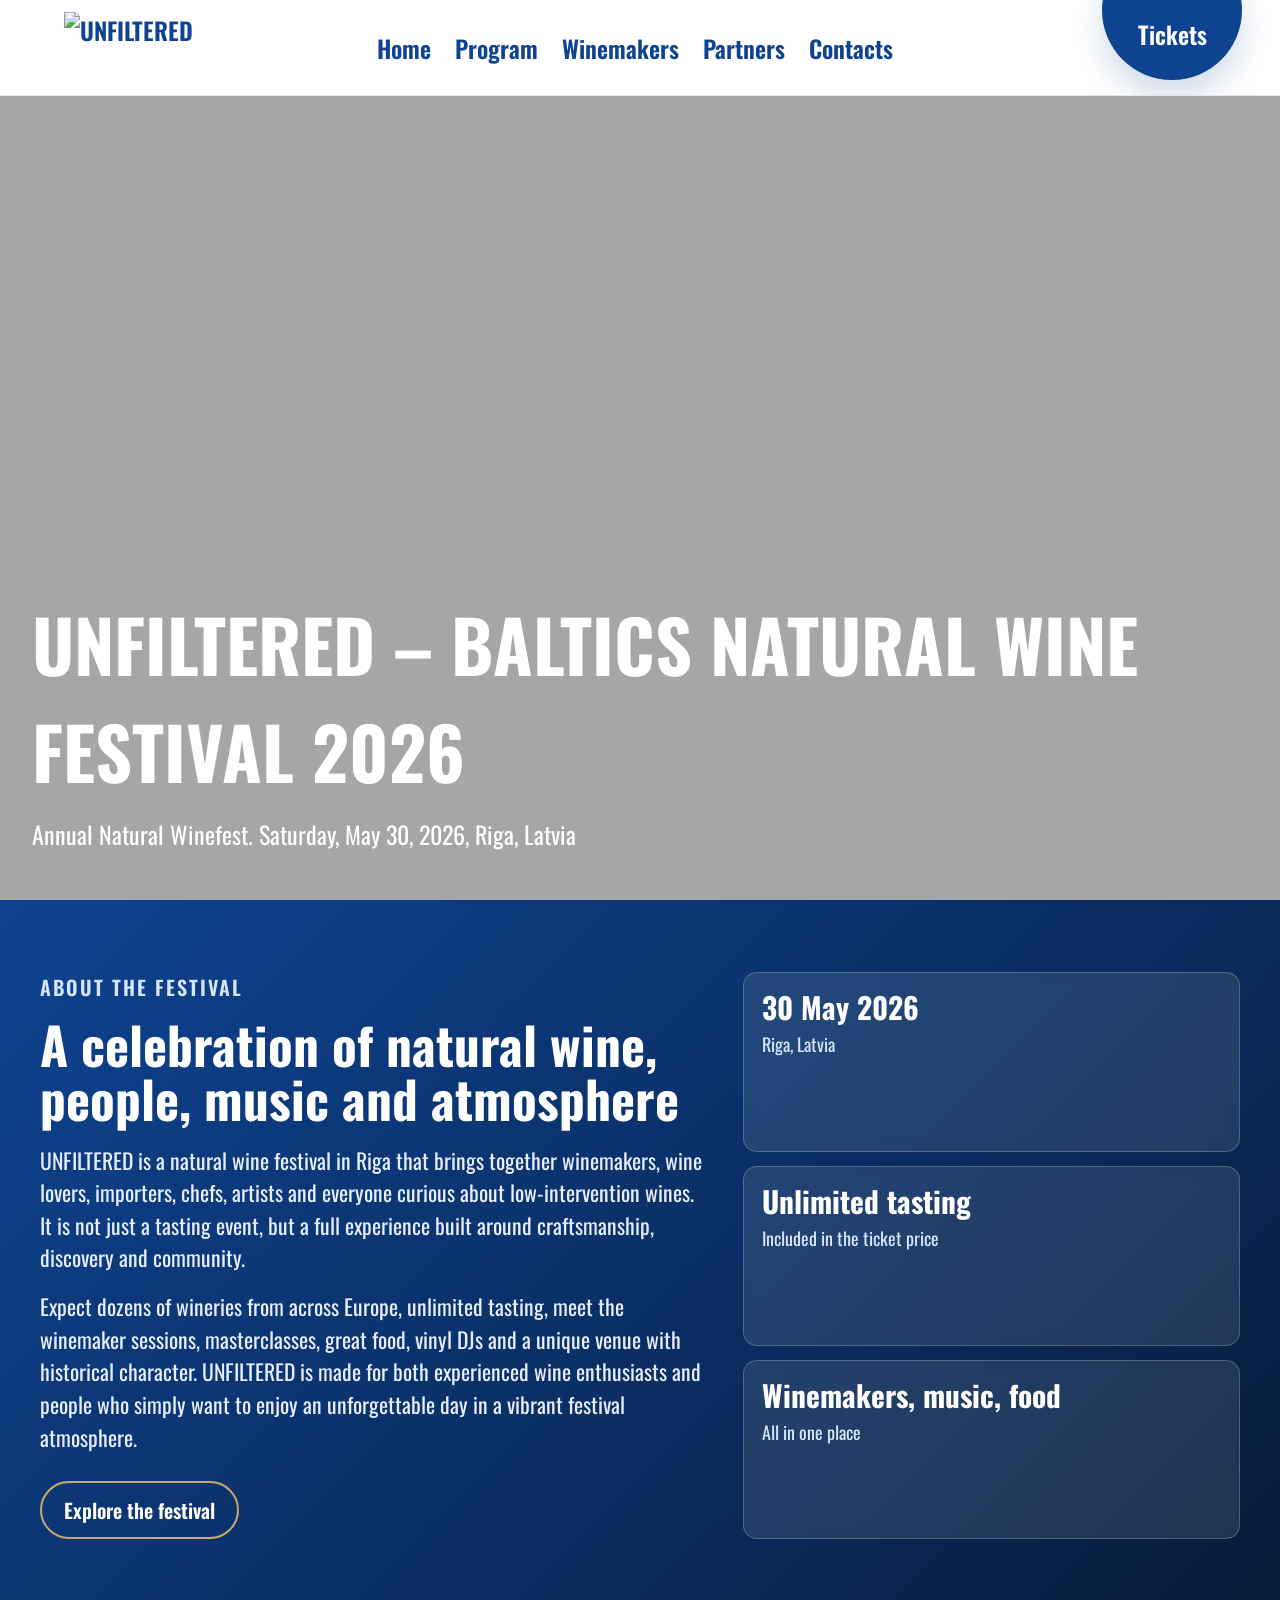
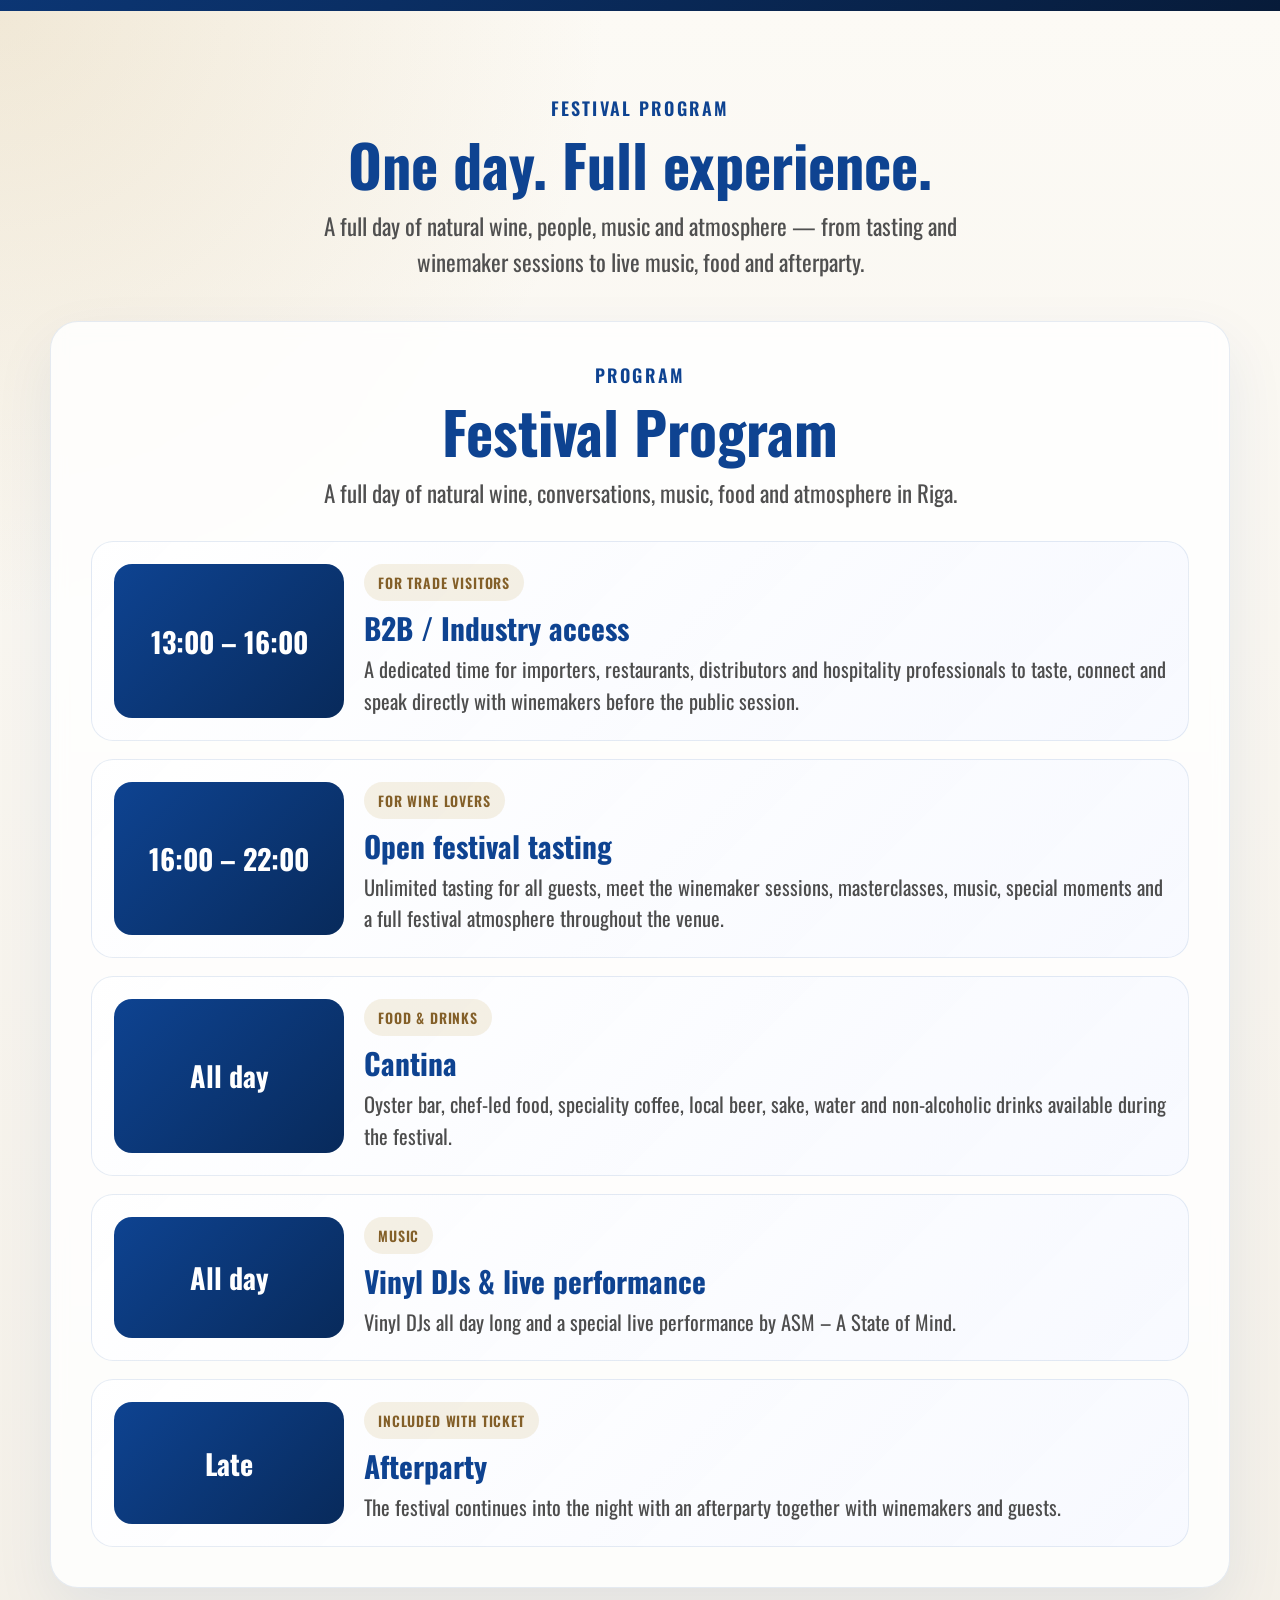
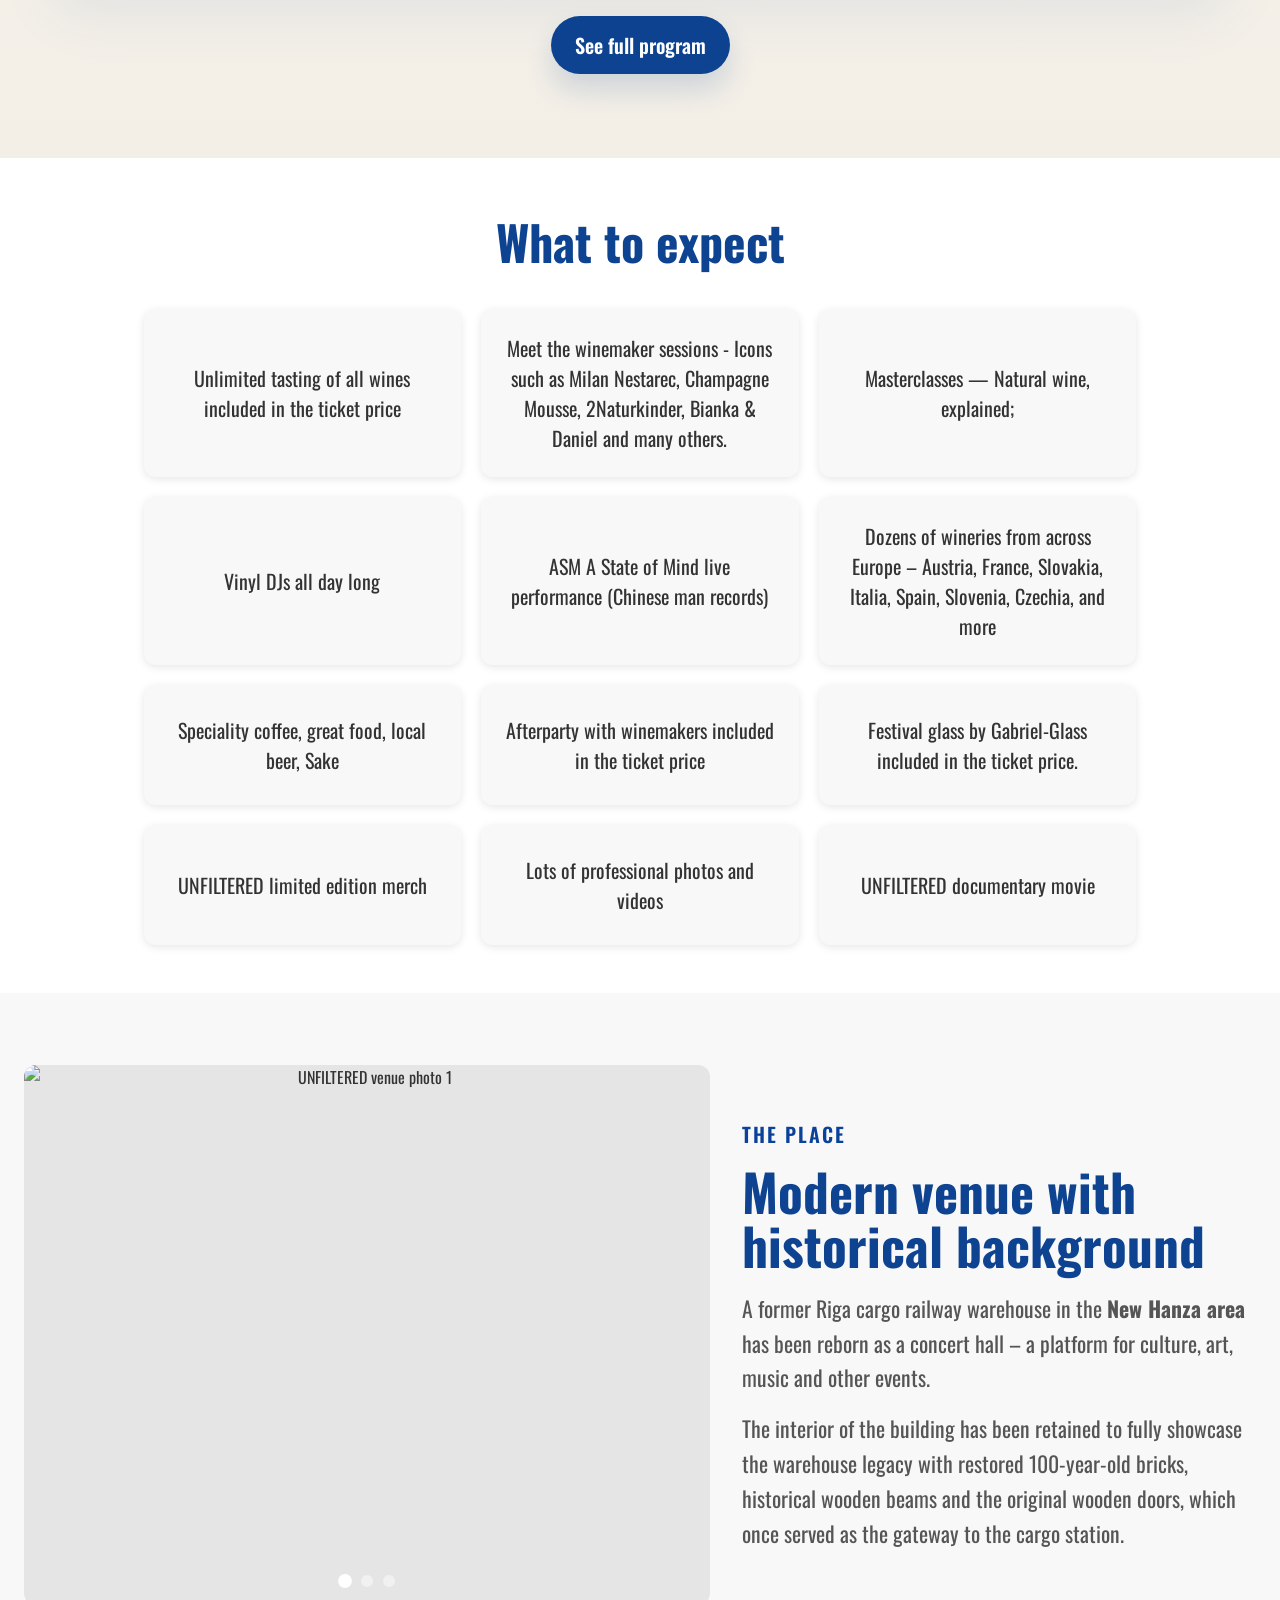
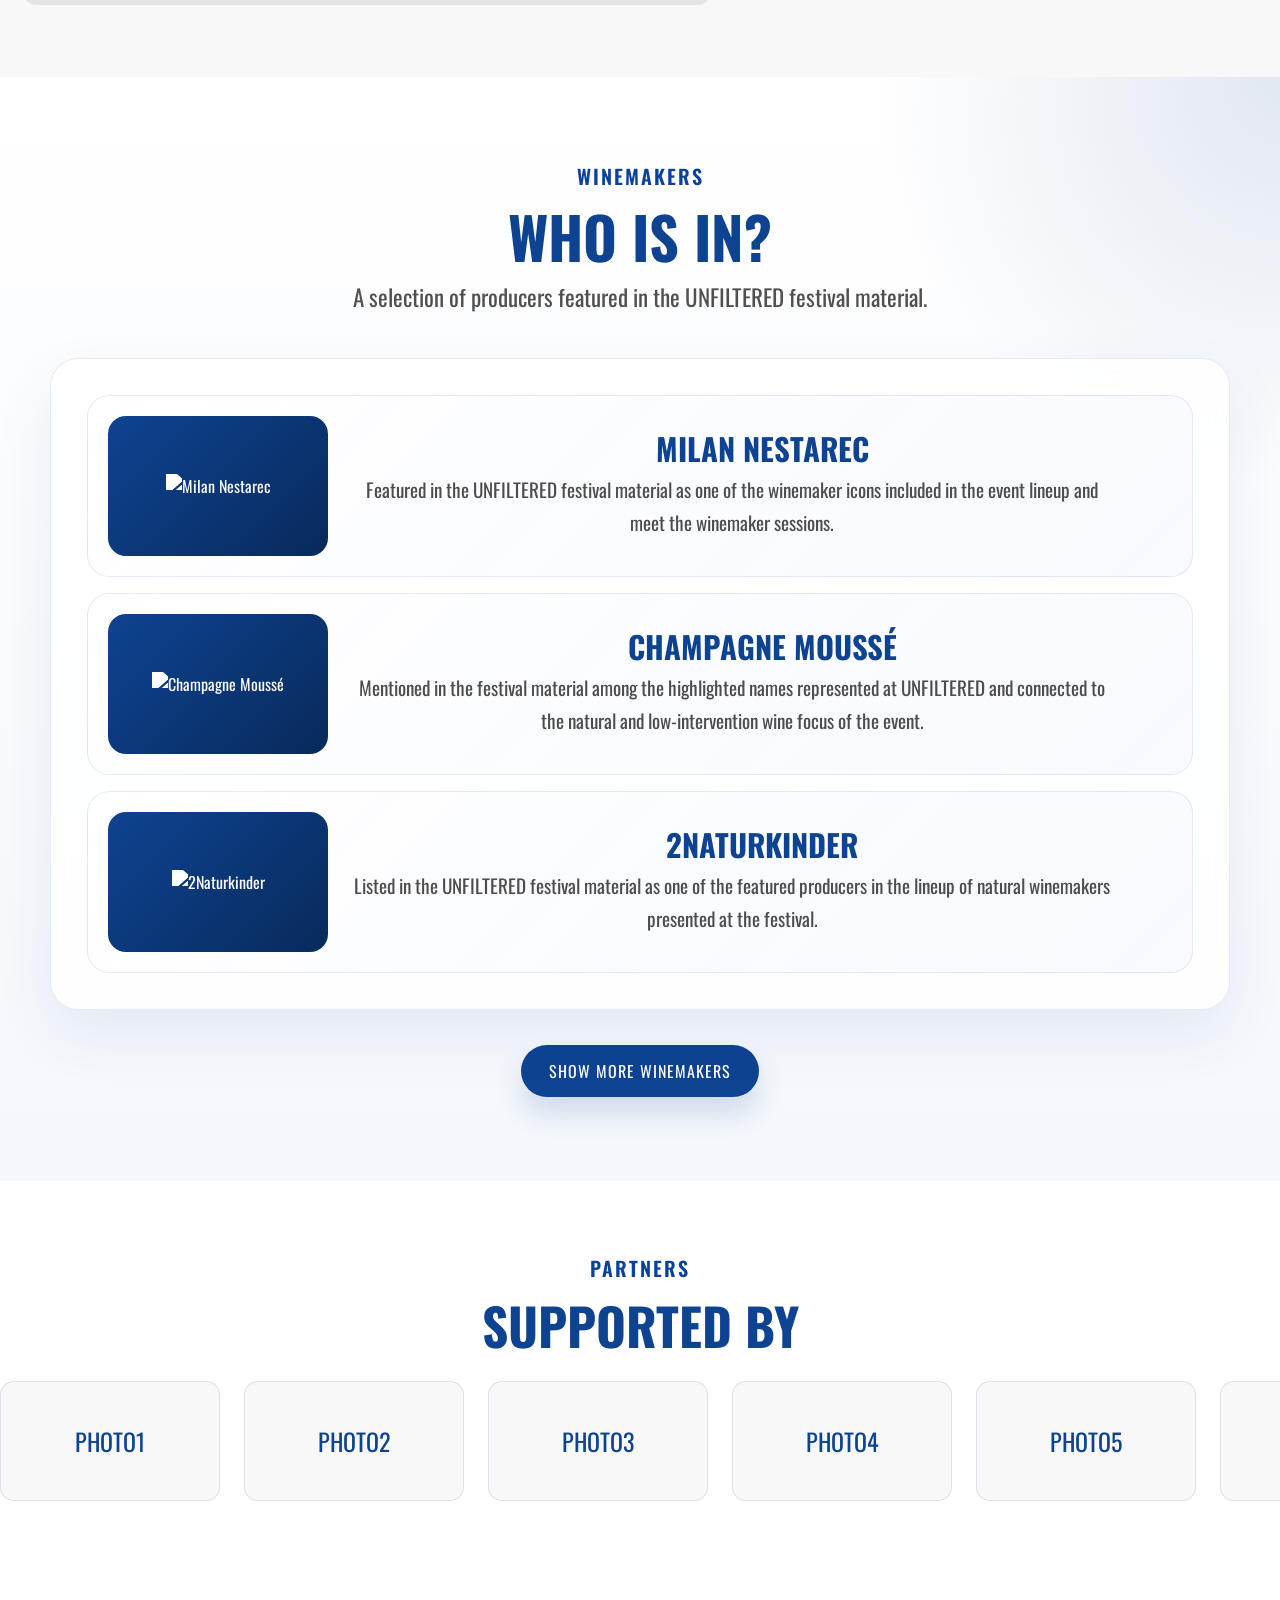
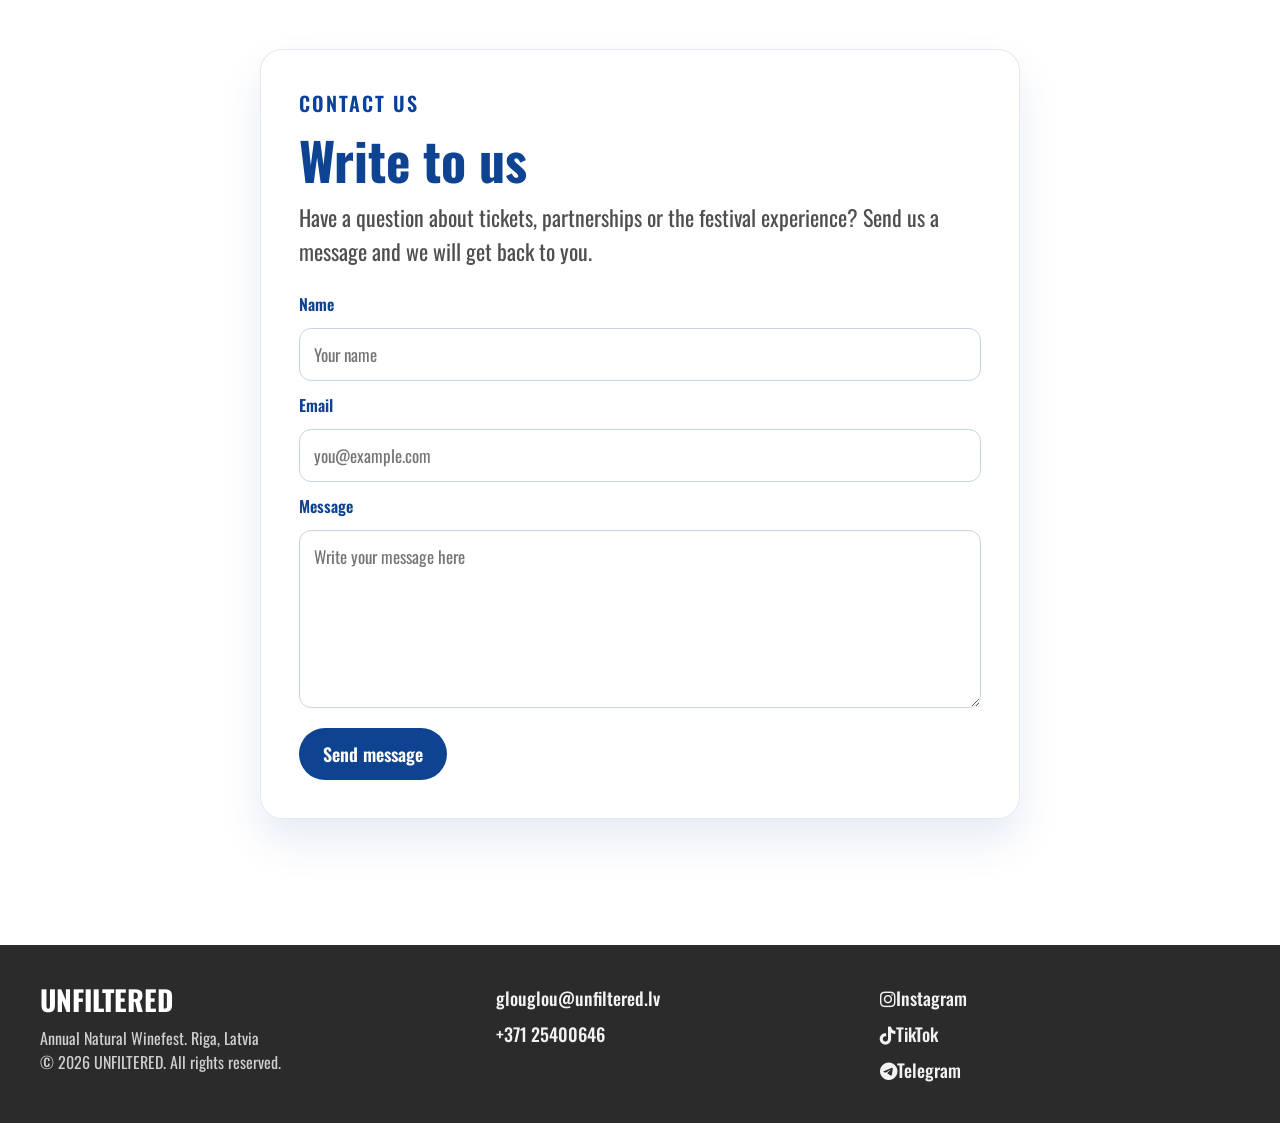
==== index.html @ 36e6fded "Add files via upload" ====
<!DOCTYPE html>
<html lang="en">
<head>
    <meta charset="UTF-8">
    <meta name="viewport" content="width=device-width, initial-scale=1.0">
    <title>UNFILTERED</title>

    <link rel="stylesheet" href="styles.css">
    <link rel="preconnect" href="https://fonts.googleapis.com">
    <link rel="preconnect" href="https://fonts.gstatic.com" crossorigin> 
    <link href="https://fonts.googleapis.com/css2?family=Oswald:wght@200..700&display=swap" rel="stylesheet">
    <link rel="stylesheet" href="https://cdnjs.cloudflare.com/ajax/libs/font-awesome/6.5.0/css/all.min.css">
</head>
<body>
    <nav>
        <div class="nav-inner">
            <a href="index.html" class="nav-logo" aria-label="UNFILTERED"><img src="images/UNFILTERED_logo__BLUE_cropped.svg" alt="UNFILTERED"></a>
            <ul class="nav-links">
                <li><a href="index.html">Home</a></li>
                <li><a href="program.html">Program</a></li>
                <li><a href="winemakers.html">Winemakers</a></li>
                <li><a href="partners.html">Partners</a></li>
                <li><a href="contacts.html">Contacts</a></li>
            </ul>
            <button class="nav-hamburger" aria-label="Menu" aria-expanded="false">
                <span></span><span></span><span></span>
            </button>
            <a href="tickets.html" class="nav-ticket" aria-label="Tickets">Tickets</a>
        </div>
    </nav>
    <main>
        <section class="big-photo">
            <h1>UNFILTERED – BALTICS NATURAL WINE FESTIVAL 2026</h1>
            <p>Annual Natural Winefest. Saturday, May 30, 2026, Riga, Latvia</p>
        </section>
        <section class="festival-description">
    <div class="festival-description-inner">
        <div class="festival-description-text">
            <span class="section-label-white">About the festival</span>
            <h2>A celebration of natural wine, people, music and atmosphere</h2>
            <p>
                UNFILTERED is a natural wine festival in Riga that brings together winemakers,
                wine lovers, importers, chefs, artists and everyone curious about low-intervention wines.
                It is not just a tasting event, but a full experience built around craftsmanship,
                discovery and community.
            </p>
            <p>
                Expect dozens of wineries from across Europe, unlimited tasting, meet the winemaker
                sessions, masterclasses, great food, vinyl DJs and a unique venue with historical character.
                UNFILTERED is made for both experienced wine enthusiasts and people who simply want
                to enjoy an unforgettable day in a vibrant festival atmosphere.
            </p>
            <a href="program.html" class="festival-description-btn">Explore the festival</a>
        </div>

        <div class="festival-description-highlight">
            <div class="highlight-card">
                <h3>30 May 2026</h3>
                <p>Riga, Latvia</p>
            </div>
            <div class="highlight-card">
                <h3>Unlimited tasting</h3>
                <p>Included in the ticket price</p>
            </div>
            <div class="highlight-card">
                <h3>Winemakers, music, food</h3>
                <p>All in one place</p>
            </div>
        </div>
    </div>
</section>
<section class="program">
    <div class="program-header">
        <span class="section-label">Festival program</span>
        <h2>One day. Full experience.</h2>
        <p>
            A full day of natural wine, people, music and atmosphere — from tasting and
            winemaker sessions to live music, food and afterparty.
        </p>
    </div>

   <section class="program-gluck">
    <div class="program-gluck-header">
        <span class="section-label">Program</span>
        <h2>Festival Program</h2>
        <p>
            A full day of natural wine, conversations, music, food and atmosphere in Riga.
        </p>
    </div>

    <div class="program-gluck-list">

        <div class="program-row">
            <div class="program-time">
                <h3>13:00 – 16:00</h3>
            </div>
            <div class="program-content">
                <span class="program-tag">For trade visitors</span>
                <h4>B2B / Industry access</h4>
                <p>
                    A dedicated time for importers, restaurants, distributors and hospitality professionals
                    to taste, connect and speak directly with winemakers before the public session.
                </p>
            </div>
        </div>

        <div class="program-row">
            <div class="program-time">
                <h3>16:00 – 22:00</h3>
            </div>
            <div class="program-content">
                <span class="program-tag">For wine lovers</span>
                <h4>Open festival tasting</h4>
                <p>
                    Unlimited tasting for all guests, meet the winemaker sessions, masterclasses,
                    music, special moments and a full festival atmosphere throughout the venue.
                </p>
            </div>
        </div>

        <div class="program-row">
            <div class="program-time">
                <h3>All day</h3>
            </div>
            <div class="program-content">
                <span class="program-tag">Food & drinks</span>
                <h4>Cantina</h4>
                <p>
                    Oyster bar, chef-led food, speciality coffee, local beer, sake, water and
                    non-alcoholic drinks available during the festival.
                </p>
            </div>
        </div>

        <div class="program-row">
            <div class="program-time">
                <h3>All day</h3>
            </div>
            <div class="program-content">
                <span class="program-tag">Music</span>
                <h4>Vinyl DJs & live performance</h4>
                <p>
                    Vinyl DJs all day long and a special live performance by ASM – A State of Mind.
                </p>
            </div>
        </div>

        <div class="program-row">
            <div class="program-time">
                <h3>Late</h3>
            </div>
            <div class="program-content">
                <span class="program-tag">Included with ticket</span>
                <h4>Afterparty</h4>
                <p>
                    The festival continues into the night with an afterparty together with winemakers
                    and guests.
                </p>
            </div>
        </div>

    </div>
</section>

    <div class="program-footer">
        <a href="program.html" class="program-btn">See full program</a>
    </div>
</section>
<section class="about">
            <h2>What to expect</h2>
            <div class="about-grid">
                <div class="about-card">
                    <p>Unlimited tasting of all wines included in the ticket price</p>
                </div>
                <div class="about-card">
                    <p>Meet the winemaker sessions - Icons such as Milan Nestarec, Champagne Mousse, 2Naturkinder,
                    Bianka & Daniel and many others.</p>
                </div>
                <div class="about-card">
                    <p>Masterclasses — Natural wine, explained;</p>
                </div>
                <div class="about-card">
                    <p>Vinyl DJs all day long</p>
                </div>
                <div class="about-card">
                    <p>ASM A State of Mind live performance (Chinese man records)</p>
                </div>
                <div class="about-card">
                    <p>Dozens of wineries from across Europe – Austria, France, Slovakia, Italia, Spain, Slovenia, Czechia, and more</p>
                </div>
                <div class="about-card">
                    <p>Speciality coffee, great food, local beer, Sake</p>
                </div>
                <div class="about-card">
                    <p>Afterparty with winemakers included in the ticket price</p>
                </div>
                <div class="about-card">
                    <p>Festival glass by Gabriel-Glass included in the ticket price.</p>
                </div>
                <div class="about-card">
                    <p>UNFILTERED limited edition merch</p>
                </div>
                <div class="about-card">
                    <p>Lots of professional photos and videos</p>
                </div>
                <div class="about-card">
                    <p>UNFILTERED documentary movie</p>
                </div>
            </div>
        </section>
        <section class="location-description">
            <div class="location-description-inner">
                <div class="location-description-images">
                    <img src="images/98-IMG-7_-Photo-Filips-Smits.jpg" alt="UNFILTERED venue photo 1" class="is-active">
                    <img src="images/99-perons_raksts4.jpg" alt="UNFILTERED venue photo 2">
                    <img src="images/Hanzas_perons.jpeg" alt="UNFILTERED venue photo 3">
                    <button class="location-slider-arrow location-slider-arrow-prev" type="button" aria-label="Previous venue photo">&#10094;</button>
                    <button class="location-slider-arrow location-slider-arrow-next" type="button" aria-label="Next venue photo">&#10095;</button>
                    <div class="location-slider-dots" aria-label="Venue photo navigation"></div>
                </div>

                <div class="location-description-text">
                    <span class="section-label-blue">The place</span>
                    <h2>Modern venue with historical background</h2>
                    <p>
                        A former Riga cargo railway warehouse
                        in the <b>New Hanza area</b> has been reborn
                        as a concert hall – a platform for culture,
                        art, music and other events.
                    </p>
                    <p>
                        The interior of the building has been
                        retained to fully showcase the
                        warehouse legacy with restored
                        100-year-old bricks, historical wooden
                        beams and the original wooden doors,
                        which once served as the gateway
                        to the cargo station.
                    </p>
                </div>
            </div>
        </section>
        <section class="winemakers-preview">
    <div class="winemakers-preview-header">
        <span class="section-label-blue">Winemakers</span>
        <h2>Who is in?</h2>
        <p>
            A selection of producers featured in the UNFILTERED festival material.
        </p>
    </div>

    <div class="winemakers-list" id="winemakersList">

        <!-- visible by default -->
        <article class="winemaker-item">
            <div class="winemaker-logo">
                <img src="images/winemakers/nestarec.svg" alt="Milan Nestarec">
            </div>
            <div class="winemaker-text">
                <h3>Milan Nestarec</h3>
                <p>
                    Featured in the UNFILTERED festival material as one of the winemaker icons included
                    in the event lineup and meet the winemaker sessions.
                </p>
            </div>
        </article>

        <article class="winemaker-item">
            <div class="winemaker-logo">
                <img src="images/winemakers/mousse.svg" alt="Champagne Moussé">
            </div>
            <div class="winemaker-text">
                <h3>Champagne Moussé</h3>
                <p>
                    Mentioned in the festival material among the highlighted names represented at
                    UNFILTERED and connected to the natural and low-intervention wine focus of the event.
                </p>
            </div>
        </article>

        <article class="winemaker-item">
            <div class="winemaker-logo">
                <img src="images/winemakers/2naturkinder.svg" alt="2Naturkinder">
            </div>
            <div class="winemaker-text">
                <h3>2Naturkinder</h3>
                <p>
                    Listed in the UNFILTERED festival material as one of the featured producers in the
                    lineup of natural winemakers presented at the festival.
                </p>
            </div>
        </article>

        <!-- hidden until click -->
        <div class="winemakers-more" id="winemakersMore">
            <article class="winemaker-item">
                <div class="winemaker-logo">
                    <img src="images/winemakers/bianka-daniel.svg" alt="Bianka & Daniel">
                </div>
                <div class="winemaker-text">
                    <h3>Bianka & Daniel</h3>
                    <p>
                        Included in the festival material among the notable producer names highlighted
                        as part of the UNFILTERED experience.
                    </p>
                </div>
            </article>

            <article class="winemaker-item">
                <div class="winemaker-logo">
                    <img src="images/winemakers/pittnauer.svg" alt="Weingut Pittnauer">
                </div>
                <div class="winemaker-text">
                    <h3>Weingut Pittnauer</h3>
                    <p>
                        Referenced in the UNFILTERED document as part of the direct-import producer
                        selection connected to LOWINE and the wider festival identity.
                    </p>
                </div>
            </article>

            <article class="winemaker-item">
                <div class="winemaker-logo">
                    <img src="images/winemakers/testalonga.svg" alt="Testalonga">
                </div>
                <div class="winemaker-text">
                    <h3>Testalonga</h3>
                    <p>
                        Named in the document among the fine producers associated with the LOWINE and
                        UNFILTERED natural wine selection.
                    </p>
                </div>
            </article>

            <article class="winemaker-item">
                <div class="winemaker-logo">
                    <img src="images/winemakers/meinklang.svg" alt="Meinklang">
                </div>
                <div class="winemaker-text">
                    <h3>Meinklang</h3>
                    <p>
                        Mentioned in the document as part of the imported wine lineup connected to the
                        LOWINE portfolio and the UNFILTERED universe.
                    </p>
                </div>
            </article>

            <article class="winemaker-item">
                <div class="winemaker-logo">
                    <img src="images/winemakers/etienne-calsac.svg" alt="Etienne Calsac">
                </div>
                <div class="winemaker-text">
                    <h3>Etienne Calsac</h3>
                    <p>
                        Mentioned in the material as one of the grower Champagne names served by the
                        glass within the LOWINE selection behind the festival.
                    </p>
                </div>
            </article>
        </div>
    </div>

    <div class="winemakers-actions">
        <button class="winemakers-toggle" id="winemakersToggle" type="button">
            Show more winemakers
        </button>
    </div>
</section>
<section class="partners-marquee">
    <div class="partners-marquee-header">
        <span class="section-label-blue">Partners</span>
        <h2>Supported by</h2>
    </div>

    <div class="partners-marquee-wrap">
        <div class="partners-marquee-track">
            <div class="partner-logo">photo1</div>
            <div class="partner-logo">photo2</div>
            <div class="partner-logo">photo3</div>
            <div class="partner-logo">photo4</div>
            <div class="partner-logo">photo5</div>
            <div class="partner-logo">photo6</div>

            <div class="partner-logo">photo1</div>
            <div class="partner-logo">photo2</div>
            <div class="partner-logo">photo3</div>
            <div class="partner-logo">photo4</div>
            <div class="partner-logo">photo5</div>
            <div class="partner-logo">photo6</div>
        </div>
    </div>
</section>
        <section class="contact-form-section">
            <div class="contact-form-inner">
                <span class="section-label-blue">Contact us</span>
                <h2>Write to us</h2>
                <p class="contact-form-intro">
                    Have a question about tickets, partnerships or the festival experience?
                    Send us a message and we will get back to you.
                </p>

                <form class="contact-form" action="#" method="post">
                    <label for="contact-name">Name</label>
                    <input id="contact-name" name="name" type="text" placeholder="Your name" required>

                    <label for="contact-email">Email</label>
                    <input id="contact-email" name="email" type="email" placeholder="you@example.com" required>

                    <label for="contact-message">Message</label>
                    <textarea id="contact-message" name="message" rows="6" placeholder="Write your message here" required></textarea>

                    <button type="submit">Send message</button>
                </form>
            </div>
        </section>
    </main>

    <footer class="site-footer">
    <div class="footer-inner">
        <div class="footer-brand">
            <h2>UNFILTERED</h2>
            <p>Annual Natural Winefest. Riga, Latvia</p>
            <p>&copy; 2026 UNFILTERED. All rights reserved.</p>
        </div>

        <div class="footer-contacts">
            <a href="mailto:glouglou@unfiltered.lv">glouglou@unfiltered.lv</a>
            <a href="tel:+37125400646">+371 25400646</a>
        </div>

        <div class="footer-social">
            <a href="https://www.instagram.com/unfilteredfest" target="_blank" rel="noopener noreferrer"><i class="fa-brands fa-instagram"></i>Instagram</a>
            <a href="https://www.tiktok.com/@lowine.shop.n.bar" target="_blank" rel="noopener noreferrer"><i class="fa-brands fa-tiktok"></i>TikTok</a>
            <a href="https://t.me/unfilteredfest" target="_blank" rel="noopener noreferrer"><i class="fa-brands fa-telegram"></i>Telegram</a>
        </div>
    </div>
    </footer>
    <script src="index.js"></script>
</body>
</html>
---- styles.css ----
*,
*::before,
*::after {
    box-sizing: border-box;
}

body {
    margin: 0;
    font-family: 'Oswald', sans-serif;
    padding-top: 96px;
    overflow-x: hidden;
}

nav {
    position: fixed;
    top: 0;
    left: 0;
    width: 100%;
    height: 96px;
    background: #ffffff;
    border-bottom: 1px solid #e5e5e5;
    z-index: 1000;
    box-sizing: border-box;
    overflow: hidden;
    transition: background 0.6s cubic-bezier(0.4, 0, 0.2, 1), border-bottom-color 0.6s cubic-bezier(0.4, 0, 0.2, 1);
}

.nav-inner {
    max-width: 1200px;
    margin: 0 auto;
    height: 100%;
    padding: 0 24px;
    display: flex;
    align-items: center;
    gap: 24px;
}

.nav-links {
    flex: 1;
    margin: 0;
    padding: 0;
    list-style: none;
    display: flex;
    align-items: center;
    justify-content: center;
}

.nav-links li {
    padding: 0 12px;
    display: flex;
    justify-content: center;
}


.nav-logo img {
    display: block;
    height: 72px;
    width: auto;
}

nav a {
    color: #0E4391;
    text-decoration: none;
    font-weight: 600;
    font-size: 1.5em;
    font-family: 'Oswald', sans-serif;
    transition: color 0.6s cubic-bezier(0.4, 0, 0.2, 1);
}

.nav-links li a {
    position: relative;
    display: inline-block;
}

.nav-links li a::after {
    content: '';
    position: absolute;
    left: 0;
    bottom: -4px;
    width: 100%;
    height: 2px;
    background-color: currentColor;
    transform: scaleX(0);
    transform-origin: center;
    transition: transform 0.25s ease-out;
}

.nav-links li a:hover::after,
.nav-links li a:focus-visible::after {
    transform: scaleX(1);
}

.nav-ticket {
    flex: 0 0 auto;
    width: 140px;
    height: 140px;
    margin-left: auto;
    margin-right: 0;
    border-radius: 50%;
    display: inline-flex;
    align-items: flex-end;
    justify-content: center;
    padding: 0 18px 28px;
    box-sizing: border-box;
    background: #0E4391;
    color: #ffffff;
    transform: translate(26px, -38px);
    box-shadow: 0 18px 32px rgba(14, 67, 145, 0.18);
    transition: background-color 0.35s ease, color 0.35s ease, transform 0.35s ease, box-shadow 0.35s ease;
}

.nav-ticket:hover,
.nav-ticket:focus-visible {
    transform: translate(26px, -34px);
    box-shadow: 0 22px 36px rgba(14, 67, 145, 0.24);
}

nav.scrolled {
    background: #0E4391;
    border-bottom-color: #0E4391;
}

img.scrolled {
    content: url("images/UNFILTERED_logo__WHITE_cropped.svg");
}

nav.scrolled a {
    color: #ffffff;
}

nav.scrolled .nav-links a:hover {
    color: #c8a96a;
}

nav.scrolled .nav-ticket {
    background: #ffffff;
    color: #0E4391;
    box-shadow: 0 14px 26px rgba(7, 27, 57, 0.2);
}

/* ── hamburger button (hidden on desktop) ── */
.nav-hamburger {
    display: none;
    flex-direction: column;
    justify-content: space-between;
    width: 28px;
    height: 20px;
    padding: 0;
    border: 0;
    background: transparent;
    cursor: pointer;
    flex-shrink: 0;
    margin-left: auto;
}

.nav-hamburger span {
    display: block;
    width: 100%;
    height: 2px;
    background: #0E4391;
    border-radius: 2px;
    transition: transform 0.3s ease, opacity 0.3s ease;
    transform-origin: center;
}

nav.scrolled .nav-hamburger span {
    background: #ffffff;
}

nav.mobile-open .nav-hamburger span:nth-child(1) {
    transform: translateY(9px) rotate(45deg);
}

nav.mobile-open .nav-hamburger span:nth-child(2) {
    opacity: 0;
    transform: scaleX(0);
}

nav.mobile-open .nav-hamburger span:nth-child(3) {
    transform: translateY(-9px) rotate(-45deg);
}

/* tickets link inside mobile dropdown — hidden on desktop */
.nav-ticket-link {
    display: none;
}

@media (max-width: 920px) {
    nav {
        height: 88px;
    }

    .nav-inner {
        gap: 16px;
        padding: 0 16px;
    }

    .nav-links {
        gap: 10px;
        justify-content: flex-start;
        overflow-x: auto;
        scrollbar-width: none;
    }

    .nav-links::-webkit-scrollbar {
        display: none;
    }

    .nav-links li {
        padding: 0;
    }

    .nav-links a {
        font-size: 1.2em;
        white-space: nowrap;
    }

    .nav-ticket {
        width: 108px;
        height: 108px;
        margin-right: 0;
        padding: 0 14px 18px;
        font-size: 1.15em;
        transform: translate(18px, -24px);
    }

    .nav-ticket:hover,
    .nav-ticket:focus-visible {
        transform: translate(18px, -20px);
    }

    body {
        padding-top: 88px;
    }

    .big-photo {
        min-height: calc(100vh - 88px);
    }
}

@media (max-width: 640px) {
    .nav-hamburger {
        display: flex;
    }

    .nav-links {
        position: fixed;
        top: 88px;
        left: 0;
        right: 0;
        flex-direction: column;
        align-items: flex-start;
        justify-content: flex-start;
        gap: 0;
        padding: 0;
        overflow: hidden;
        max-height: 0;
        opacity: 0;
        transition: max-height 0.4s ease, opacity 0.3s ease;
        pointer-events: none;
        z-index: 999;
        background: #ffffff;
        box-shadow: 0 12px 28px rgba(0, 0, 0, 0.1);
    }

    nav.mobile-open .nav-links {
        max-height: 560px;
        opacity: 1;
        pointer-events: auto;
    }

    nav.scrolled .nav-links {
        background: #0E4391;
    }

    nav.scrolled .nav-links li {
        border-bottom-color: rgba(255, 255, 255, 0.1);
    }

    .nav-links li {
        width: 100%;
        padding: 0;
        border-bottom: 1px solid rgba(14, 67, 145, 0.08);
    }

    .nav-links li:last-child {
        border-bottom: 0;
    }

    .nav-links a {
        display: block;
        padding: 16px 24px;
        font-size: 1.5em;
        white-space: normal;
    }

    .nav-ticket-link {
        display: block;
    }

    .nav-ticket-link a {
        display: block;
        margin: 10px 16px 16px;
        padding: 14px 24px !important;
        background: #0E4391;
        color: #ffffff !important;
        border-radius: 12px;
        text-align: center;
        font-size: 1.4em;
    }

    nav.scrolled .nav-ticket-link a {
        background: rgba(255, 255, 255, 0.15);
        color: #ffffff !important;
    }

    .nav-ticket {
        display: none;
    }

    .big-photo {
        padding: 20px 16px 32px;
    }
}

/* make slider arrows always visible on touch screens */
@media (hover: none) {
    .location-slider-arrow {
        opacity: 1;
        pointer-events: auto;
    }
}

main {
    max-width: 100vw;
    margin: 0 auto;
    padding: 24px;
    text-align: center;
}

section {
    display: flex;
    flex-direction: column;
    align-items: center;
}

main {
width: 100%;
margin: 0;
padding: 0;
}

.big-photo {
min-height: calc(100vh - 96px);
width: 100%;
margin-left: 0;
display: flex;
flex-direction: column;
justify-content: flex-end;
align-items: flex-start;
text-align: left;
padding: 32px 24px 48px;
box-sizing: border-box;
color: #ffffff;
background-image: linear-gradient(
rgba(0, 0, 0, 0.35),
rgba(0, 0, 0, 0.35)
),
url("images/hero.jpg");
background-size: cover;
background-position: center center;
background-repeat: no-repeat;
}

.big-photo h1 {
margin: 0 0 12px;
font-size: clamp(32px, 6vw, 72px);
}

.big-photo p {
margin: 0;
font-size: clamp(16px, 2vw, 24px);
max-width: 800px;
}

.big-photo h1,
.big-photo p {
margin-left: 8px;
}


.site-footer {
    background: #2b2b2b;
    color: #f2f2f2;
    padding: 40px 24px;
}

.footer-inner {
    max-width: 1200px;
    margin: 0 auto;
    display: grid;
    grid-template-columns: 1.2fr 1fr 1fr;
    gap: 24px;
    align-items: start;
}

.footer-brand h2 {
    margin: 0 0 10px;
    font-size: 28px;
    line-height: 1.1;
    color: #ffffff;
}

.footer-brand p {
    margin: 0;
    color: #cfcfcf;
    font-size: 16px;
}

.footer-contacts,
.footer-social {
    display: flex;
    flex-direction: column;
    gap: 10px;
}

.site-footer a {
    color: #f2f2f2;
    text-decoration: none;
    font-size: 18px;
    font-weight: 500;
    transition: color 0.2s ease;
}

.site-footer a:hover {
    color: #c8a96a;
    text-decoration: underline;
}

@media (max-width: 820px) {
    .footer-inner {
        grid-template-columns: 1fr;
        gap: 20px;
    }

    .site-footer {
        padding: 32px 20px;
    }
}

.about {
    max-width: 100vw;
    padding: 48px 24px;
    text-align: center;
}

.about h2 {
    font-size: clamp(28px, 5vw, 48px);
    margin: 0 0 32px;
    color: #0E4391;
}

.about-grid {
    display: grid;
    grid-template-columns: repeat(auto-fit, minmax(250px, 1fr));
    gap: 20px;
    margin: 0;
}

.about-card {
    background: #f8f8f8;
    border-radius: 12px;
    padding: 24px;
    box-shadow: 0 2px 8px rgba(0, 0, 0, 0.1);
    transition: transform 0.3s ease, box-shadow 0.3s ease;
    display: flex;
    align-items: center;
    justify-content: center;
    min-height: 120px;
}

.about-card:hover {
    transform: translateY(-4px);
    box-shadow: 0 4px 16px rgba(0, 0, 0, 0.15);
}

.about-card p {
    margin: 0;
    font-size: 20px;
    line-height: 1.5;
    color: #333;
}

@media (max-width: 768px) {
    .about-grid {
        grid-template-columns: repeat(auto-fit, minmax(200px, 1fr));
        gap: 16px;
    }

    .about {
        padding: 32px 16px;
    }
}

.festival-description {
    width: 100%;
    margin-left: 0;
    padding: 72px 24px;
    background: linear-gradient(135deg, #0e4391 0%, #0a2e63 55%, #071b39 100%);
    color: #ffffff;
}

.festival-description-inner {
    max-width: 1200px;
    margin: 0 auto;
    display: grid;
    grid-template-columns: 1.35fr 1fr;
    gap: 32px;
    align-items: stretch;
}

.festival-description-text {
    text-align: left;
}

.section-label-white {
    display: inline-block;
    font-size: 20px;
    font-weight: 600;
    letter-spacing: 0.1em;
    text-transform: uppercase;
    color: #d6e6ff;
    margin-bottom: 16px;
}

.section-label-blue {
    display: inline-block;
    font-size: 20px;
    font-weight: 600;
    letter-spacing: 0.1em;
    text-transform: uppercase;
    color: #0a419a;
    margin-bottom: 16px;
}

.festival-description-text h2 {
    position: relative;
    margin: 0 0 18px;
    font-size: clamp(30px, 4vw, 52px);
    line-height: 1.05;
    color: #ffffff;
}

.festival-description-text h2::before {
    content: "";
    position: absolute;
    width: 420px;
    height: 420px;
    left: -300px;
    top: 160%;

    transform: translateY(-50%);
    background-image: url("images/UNFILTERED_ptichka__WHITE.svg");
    background-repeat: no-repeat;
    background-position: center;
    background-size: contain;
    pointer-events: none;
}

.festival-description-text p {
    margin: 0 0 16px;
    font-size: clamp(17px, 1.7vw, 22px);
    line-height: 1.5;
    color: #e7efff;
    max-width: 760px;
}

.festival-description-btn {
    margin-top: 12px;
    display: inline-flex;
    align-items: center;
    justify-content: center;
    padding: 12px 22px;
    border-radius: 999px;
    border: 2px solid #c8a96a;
    color: #ffffff;
    text-decoration: none;
    font-size: 20px;
    font-weight: 600;
    transition: background-color 0.25s ease, color 0.25s ease, transform 0.25s ease;
}

.festival-description-btn:hover,
.festival-description-btn:focus-visible {
    background: #c8a96a;
    color: #0a2e63;
    transform: translateY(-2px);
}

.festival-description-highlight {
    display: grid;
    gap: 14px;
}

.highlight-card {
    text-align: left;
    background: rgba(255, 255, 255, 0.1);
    border: 1px solid rgba(255, 255, 255, 0.22);
    border-radius: 14px;
    padding: 18px 18px;
    backdrop-filter: blur(6px);
}

.highlight-card h3 {
    margin: 0 0 8px;
    font-size: clamp(24px, 2.3vw, 34px);
    line-height: 1.1;
    color: #ffffff;
}

.highlight-card p {
    margin: 0;
    font-size: 18px;
    color: #d6e6ff;
}

@media (max-width: 920px) {
    .festival-description {
        padding: 56px 20px;
    }

    .festival-description-inner {
        grid-template-columns: 1fr;
        gap: 22px;
    }

    .festival-description-text {
        text-align: center;
    }

    .festival-description-text h2 {
        display: inline-block;
    }

    .festival-description-text h2::before {
        width: 180px;
        height: 180px;
        left: -198px;
    }

    .festival-description-text p {
        max-width: 100%;
    }

    .festival-description-highlight {
        width: min(640px, 100%);
        margin: 0 auto;
    }

    .highlight-card {
        text-align: center;
    }
}

.program {
    width: 100%;
    margin-left: 0;
    padding: 84px 24px;
    background:
        radial-gradient(circle at top left, rgba(200, 169, 106, 0.22), transparent 28%),
        linear-gradient(180deg, #fcfaf5 0%, #f3efe7 100%);
    color: #1f1f1f;
}

.program-header {
    width: min(780px, 100%);
    margin: 0 auto 40px;
    text-align: center;
}

.program .section-label,
.program-gluck .section-label {
    display: inline-block;
    margin-bottom: 14px;
    font-size: 18px;
    font-weight: 600;
    letter-spacing: 0.12em;
    text-transform: uppercase;
    color: #0E4391;
}

.program-header h2,
.program-gluck-header h2 {
    margin: 0 0 16px;
    font-size: clamp(34px, 4.8vw, 58px);
    line-height: 1;
    color: #0E4391;
}

.program-header p,
.program-gluck-header p {
    margin: 0 auto;
    max-width: 720px;
    font-size: clamp(18px, 1.8vw, 24px);
    line-height: 1.55;
    color: #505050;
}

.program-gluck {
    width: min(1180px, 100%);
    margin: 0 auto;
    padding: 40px;
    border: 1px solid rgba(14, 67, 145, 0.1);
    border-radius: 28px;
    background: rgba(255, 255, 255, 0.82);
    box-shadow: 0 24px 60px rgba(14, 67, 145, 0.08);
    backdrop-filter: blur(8px);
}

.program-gluck-header {
    width: min(720px, 100%);
    margin: 0 auto 30px;
    text-align: center;
}

.program-gluck-list {
    display: grid;
    gap: 18px;
}

.program-row {
    width: 100%;
    display: grid;
    grid-template-columns: 230px minmax(0, 1fr);
    gap: 20px;
    align-items: stretch;
    padding: 22px;
    border-radius: 22px;
    background: linear-gradient(135deg, rgba(255, 255, 255, 0.98) 0%, rgba(247, 249, 255, 0.95) 100%);
    border: 1px solid rgba(14, 67, 145, 0.1);
    box-sizing: border-box;
    transition: transform 0.25s ease, box-shadow 0.25s ease, border-color 0.25s ease;
}

.program-row:hover {
    transform: translateY(-4px);
    border-color: rgba(14, 67, 145, 0.22);
    box-shadow: 0 16px 32px rgba(14, 67, 145, 0.1);
}

.program-time {
    display: flex;
    align-items: center;
    justify-content: center;
    padding: 20px;
    border-radius: 18px;
    background: linear-gradient(135deg, #0E4391 0%, #082a5b 100%);
    color: #ffffff;
    text-align: center;
}

.program-time h3 {
    margin: 0;
    font-size: clamp(24px, 2.2vw, 34px);
    line-height: 1.1;
}

.program-content {
    text-align: left;
    display: flex;
    flex-direction: column;
    justify-content: center;
}

.program-tag {
    align-self: flex-start;
    margin-bottom: 12px;
    padding: 8px 14px;
    border-radius: 999px;
    background: rgba(200, 169, 106, 0.18);
    color: #835f28;
    font-size: 14px;
    font-weight: 600;
    letter-spacing: 0.06em;
    text-transform: uppercase;
}

.program-content h4 {
    margin: 0 0 10px;
    font-size: clamp(26px, 2.3vw, 36px);
    line-height: 1.05;
    color: #0E4391;
}

.program-content p {
    margin: 0;
    font-size: clamp(18px, 1.6vw, 22px);
    line-height: 1.55;
    color: #4d4d4d;
}

.program-footer {
    margin-top: 28px;
}

.program-btn {
    display: inline-flex;
    align-items: center;
    justify-content: center;
    padding: 14px 24px;
    border-radius: 999px;
    background: #0E4391;
    color: #ffffff;
    text-decoration: none;
    font-size: 20px;
    font-weight: 600;
    box-shadow: 0 16px 28px rgba(14, 67, 145, 0.16);
    transition: transform 0.25s ease, background-color 0.25s ease, box-shadow 0.25s ease;
}

.program-btn:hover,
.program-btn:focus-visible {
    background: #082a5b;
    transform: translateY(-2px);
    box-shadow: 0 20px 32px rgba(14, 67, 145, 0.2);
}

@media (max-width: 920px) {
    .program {
        padding: 64px 20px;
    }

    .program-gluck {
        padding: 28px 18px;
        border-radius: 22px;
    }

    .program-row {
        grid-template-columns: 1fr;
        gap: 16px;
        padding: 18px;
    }

    .program-time,
    .program-content {
        text-align: center;
    }

    .program-tag {
        align-self: center;
    }
}

.location-description {
    width: 100%;
    margin-left: 0;
    padding: 72px 24px;
    background: #f8f8f8;
    color: #333333;
}

.location-description-inner {
    max-width: 1280px;
    margin: 0 auto;
    display: grid;
    grid-template-columns: minmax(0, 1.2fr) minmax(0, 0.9fr);
    gap: 32px;
    align-items: stretch;
}

.location-description-images {
    position: relative;
    min-height: 540px;
    border-radius: 12px;
    overflow: hidden;
    background: #e5e5e5;
}

.location-description-images img {
    position: absolute;
    inset: 0;
    width: 100%;
    height: 100%;
    object-fit: cover;
    opacity: 0;
    transition: opacity 0.8s ease;
}

.location-description-images img.is-active {
    opacity: 1;
}

.location-slider-arrow {
    position: absolute;
    top: 50%;
    transform: translateY(-50%);
    width: 48px;
    height: 48px;
    border: 0;
    border-radius: 999px;
    background: rgba(14, 67, 145, 0.72);
    color: #ffffff;
    font-size: 28px;
    line-height: 1;
    display: inline-flex;
    align-items: center;
    justify-content: center;
    cursor: pointer;
    z-index: 2;
    opacity: 0;
    pointer-events: none;
    transition: background-color 0.25s ease, transform 0.25s ease, opacity 0.25s ease;
}

.location-description-images:hover .location-slider-arrow,
.location-description-images:focus-within .location-slider-arrow {
    opacity: 1;
    pointer-events: auto;
}

.location-slider-arrow:hover,
.location-slider-arrow:focus-visible {
    background: rgba(14, 67, 145, 0.92);
}

.location-slider-arrow:focus-visible {
    outline: 2px solid #ffffff;
    outline-offset: 2px;
}

.location-slider-arrow-prev {
    left: 18px;
}

.location-slider-arrow-next {
    right: 18px;
}

.location-slider-dots {
    position: absolute;
    left: 50%;
    bottom: 18px;
    transform: translateX(-50%);
    display: flex;
    gap: 10px;
    z-index: 2;
}

.location-slider-dot {
    width: 12px;
    height: 12px;
    padding: 0;
    border: 0;
    border-radius: 999px;
    background: rgba(255, 255, 255, 0.45);
    cursor: pointer;
    transition: background-color 0.25s ease, transform 0.25s ease;
}

.location-slider-dot.is-active {
    background: #ffffff;
    transform: scale(1.15);
}

.location-slider-dot:focus-visible {
    outline: 2px solid #0E4391;
    outline-offset: 2px;
}

.location-description-text {
    text-align: left;
    display: flex;
    flex-direction: column;
    justify-content: center;
}

.location-description-text h2 {
    position: relative;
    margin: 0 0 18px;
    font-size: clamp(30px, 4vw, 52px);
    line-height: 1.05;
    color: #0E4391;
}

.location-description-text p {
    margin: 0 0 16px;
    font-size: clamp(17px, 1.7vw, 22px);
    line-height: 1.6;
    color: #555555;
    max-width: 760px;
}

.location-description-text p:last-of-type {
    margin-bottom: 0;
}

.contact-form-section {
    width: 100%;
    margin-left: 0;
    padding: 76px 24px;
    margin-bottom: 50px;
    background-image: url("images/UNFILTERED_logo__BLUE_cropped.svg");
    background-position: center;
    background-size: auto 100%;
    background-repeat: no-repeat;
}

.contact-form-inner {
    width: min(760px, 100%);
    margin: 0 auto;
    padding: 38px;
    border-radius: 22px;
    background: rgba(255, 255, 255, 0.94);
    border: 1px solid rgba(14, 67, 145, 0.12);
    box-shadow: 0 22px 42px rgba(14, 67, 145, 0.1);
    backdrop-filter: blur(3px);
    text-align: left;
}

.contact-form-inner h2 {
    margin: 0 0 14px;
    font-size: clamp(34px, 4.2vw, 52px);
    line-height: 1;
    color: #0E4391;
}

.contact-form-intro {
    margin: 0 0 24px;
    font-size: clamp(18px, 1.8vw, 22px);
    line-height: 1.55;
    color: #4f4f4f;
}

.contact-form {
    display: grid;
    gap: 12px;
}

.contact-form label {
    font-size: 16px;
    font-weight: 600;
    color: #0E4391;
}

.contact-form input,
.contact-form textarea {
    width: 100%;
    box-sizing: border-box;
    padding: 13px 14px;
    border: 1px solid #c9d3e7;
    border-radius: 12px;
    font-size: 17px;
    font-family: 'Oswald', sans-serif;
    color: #1f1f1f;
    background: #ffffff;
    transition: border-color 0.2s ease, box-shadow 0.2s ease;
}

.contact-form textarea {
    resize: vertical;
    min-height: 140px;
}

.contact-form input:focus,
.contact-form textarea:focus {
    outline: none;
    border-color: #0E4391;
    box-shadow: 0 0 0 3px rgba(14, 67, 145, 0.16);
}

.contact-form button {
    margin-top: 8px;
    justify-self: start;
    display: inline-flex;
    align-items: center;
    justify-content: center;
    padding: 13px 24px;
    border: 0;
    border-radius: 999px;
    background: #0E4391;
    color: #ffffff;
    font-size: 18px;
    font-weight: 600;
    font-family: 'Oswald', sans-serif;
    cursor: pointer;
    transition: background-color 0.25s ease, transform 0.25s ease;
}

.contact-form button:hover,
.contact-form button:focus-visible {
    background: #082a5b;
    transform: translateY(-2px);
}

@media (max-width: 920px) {
    .location-description {
        padding: 56px 20px;
    }

    .location-description-inner {
        grid-template-columns: 1fr;
        gap: 22px;
    }

    .location-description-images {
        min-height: 300px;
    }

    .location-slider-arrow {
        width: 42px;
        height: 42px;
        font-size: 24px;
    }

    .location-description-text {
        text-align: center;
    }

    .location-description-text h2 {
        display: inline-block;
    }

    .location-description-text p {
        max-width: 100%;
    }

    .contact-form-section {
        padding: 56px 20px;
    }

    .contact-form-inner {
        padding: 24px 18px;
    }

    .contact-form button {
        width: 100%;
    }
}

.winemakers-preview {
    width: 100%;
    padding: 84px 24px;
    background: radial-gradient(circle at top right, rgba(14, 67, 145, 0.12), transparent 24%), linear-gradient(180deg, #ffffff 0%, #f4f7fc 100%);
    color: #111;
}

.winemakers-preview-header {
    width: min(820px, 100%);
    margin: 0 auto 42px;
    text-align: center;
}

.winemakers-preview-header h2 {
    margin: 0 0 14px;
    font-size: clamp(34px, 4.8vw, 58px);
    line-height: 1;
    text-transform: uppercase;
    color: #0E4391;
}

.winemakers-preview-header p {
    font-size: clamp(18px, 1.8vw, 24px);
    line-height: 1.6;
    max-width: 720px;
    margin: 0 auto;
    color: #505050;
}

.winemakers-list {
    width: min(1180px, 100%);
    margin: 0 auto;
    padding: 36px;
    border-radius: 28px;
    background: rgba(255, 255, 255, 0.86);
    border: 1px solid rgba(14, 67, 145, 0.1);
    box-shadow: 0 24px 60px rgba(14, 67, 145, 0.08);
    backdrop-filter: blur(8px);
    box-sizing: border-box;
}

.winemaker-item {
    display: grid;
    grid-template-columns: 220px minmax(0, 1fr);
    gap: 24px;
    align-items: center;
    padding: 20px;
    border-bottom: 0;
    border-radius: 22px;
    background: linear-gradient(135deg, rgba(255, 255, 255, 0.96) 0%, rgba(247, 249, 255, 0.92) 100%);
    border: 1px solid rgba(14, 67, 145, 0.1);
    box-sizing: border-box;
    transition: transform 0.25s ease, box-shadow 0.25s ease, border-color 0.25s ease;
}

.winemaker-item + .winemaker-item {
    margin-top: 16px;
}

.winemaker-item:hover {
    transform: translateY(-4px);
    border-color: rgba(14, 67, 145, 0.2);
    box-shadow: 0 16px 32px rgba(14, 67, 145, 0.08);
}

.winemaker-logo {
    display: flex;
    align-items: center;
    justify-content: center;
    min-height: 140px;
    padding: 20px;
    border-radius: 18px;
    background: linear-gradient(135deg, #0E4391 0%, #082a5b 100%);
}

.winemaker-logo img {
    max-width: 150px;
    max-height: 96px;
    width: auto;
    height: auto;
    display: block;
    object-fit: contain;
    filter: brightness(0) invert(1);
}

.winemaker-text h3 {
    margin: 0 0 10px;
    font-size: clamp(28px, 2.4vw, 38px);
    text-transform: uppercase;
    line-height: 1.05;
    color: #0E4391;
}

.winemaker-text p {
    margin: 0;
    font-size: clamp(17px, 1.5vw, 21px);
    line-height: 1.7;
    max-width: 760px;
    color: #4d4d4d;
}

.winemakers-more {
    overflow: hidden;
    max-height: 0;
    margin-top: 0;
    opacity: 0;
    transition: max-height 0.5s cubic-bezier(0.4, 0, 0.2, 1),
                margin-top 0.4s ease,
                opacity 0.35s ease;
}

.winemakers-more.is-open {
    margin-top: 16px;
    opacity: 1;
}

.winemakers-actions {
    margin-top: 35px;
    text-align: center;
}

.winemakers-toggle {
    padding: 14px 28px;
    border: 0;
    border-radius: 999px;
    background: #0E4391;
    color: #ffffff;
    font: inherit;
    text-transform: uppercase;
    letter-spacing: 1px;
    cursor: pointer;
    box-shadow: 0 16px 28px rgba(14, 67, 145, 0.16);
    transition: transform 0.25s ease, background-color 0.25s ease, box-shadow 0.25s ease;
}

.winemakers-toggle:hover {
    background: #082a5b;
    color: #fff;
    transform: translateY(-2px);
    box-shadow: 0 20px 32px rgba(14, 67, 145, 0.2);
}

@media (max-width: 800px) {
    .winemakers-preview {
        padding: 64px 20px;
    }

    .winemakers-list {
        padding: 20px 16px;
        border-radius: 22px;
    }

    .winemakers-preview-header h2 {
        font-size: 2.2rem;
    }

    .winemaker-item {
        grid-template-columns: 1fr;
        gap: 18px;
        align-items: start;
        padding: 18px;
    }

    .winemaker-logo {
        justify-content: center;
        min-height: 120px;
    }

    .winemaker-logo img {
        max-width: 120px;
        max-height: 70px;
    }

    .winemaker-text h3 {
        font-size: 1.35rem;
    }

    .winemaker-text {
        text-align: center;
    }
}

.partners-marquee {
    width: 100%;
    padding: 72px 0;
    background: #ffffff;
    overflow: hidden;
    box-sizing: border-box;
}

.partners-marquee-header {
    text-align: center;
    margin-bottom: 28px;
    padding: 0 24px;
}

.partners-marquee-header h2 {
    margin: 0;
    font-size: clamp(32px, 4vw, 52px);
    line-height: 1.05;
    color: #0E4391;
    text-transform: uppercase;
}

.partners-marquee-wrap {
    width: 100%;
    overflow: hidden;
    position: relative;
}

.partners-marquee-track {
    display: flex;
    align-items: center;
    gap: 24px;
    width: max-content;
    animation: partners-scroll 24s linear infinite;
}

.partner-logo {
    flex: 0 0 auto;
    width: 220px;
    height: 120px;
    border: 1px solid rgba(14, 67, 145, 0.12);
    border-radius: 14px;
    background: #f8f8f8;
    display: flex;
    align-items: center;
    justify-content: center;
    font-size: 24px;
    color: #0E4391;
    text-transform: uppercase;
}

@keyframes partners-scroll {
    from {
        transform: translateX(0);
    }
    to {
        transform: translateX(calc(-50% - 12px));
    }
}



@media (max-width: 768px) {
    .partners-marquee {
        padding: 56px 0;
    }

    .partner-logo {
        width: 160px;
        height: 90px;
        font-size: 18px;
    }

    .partners-marquee-track {
        gap: 16px;
    }
}
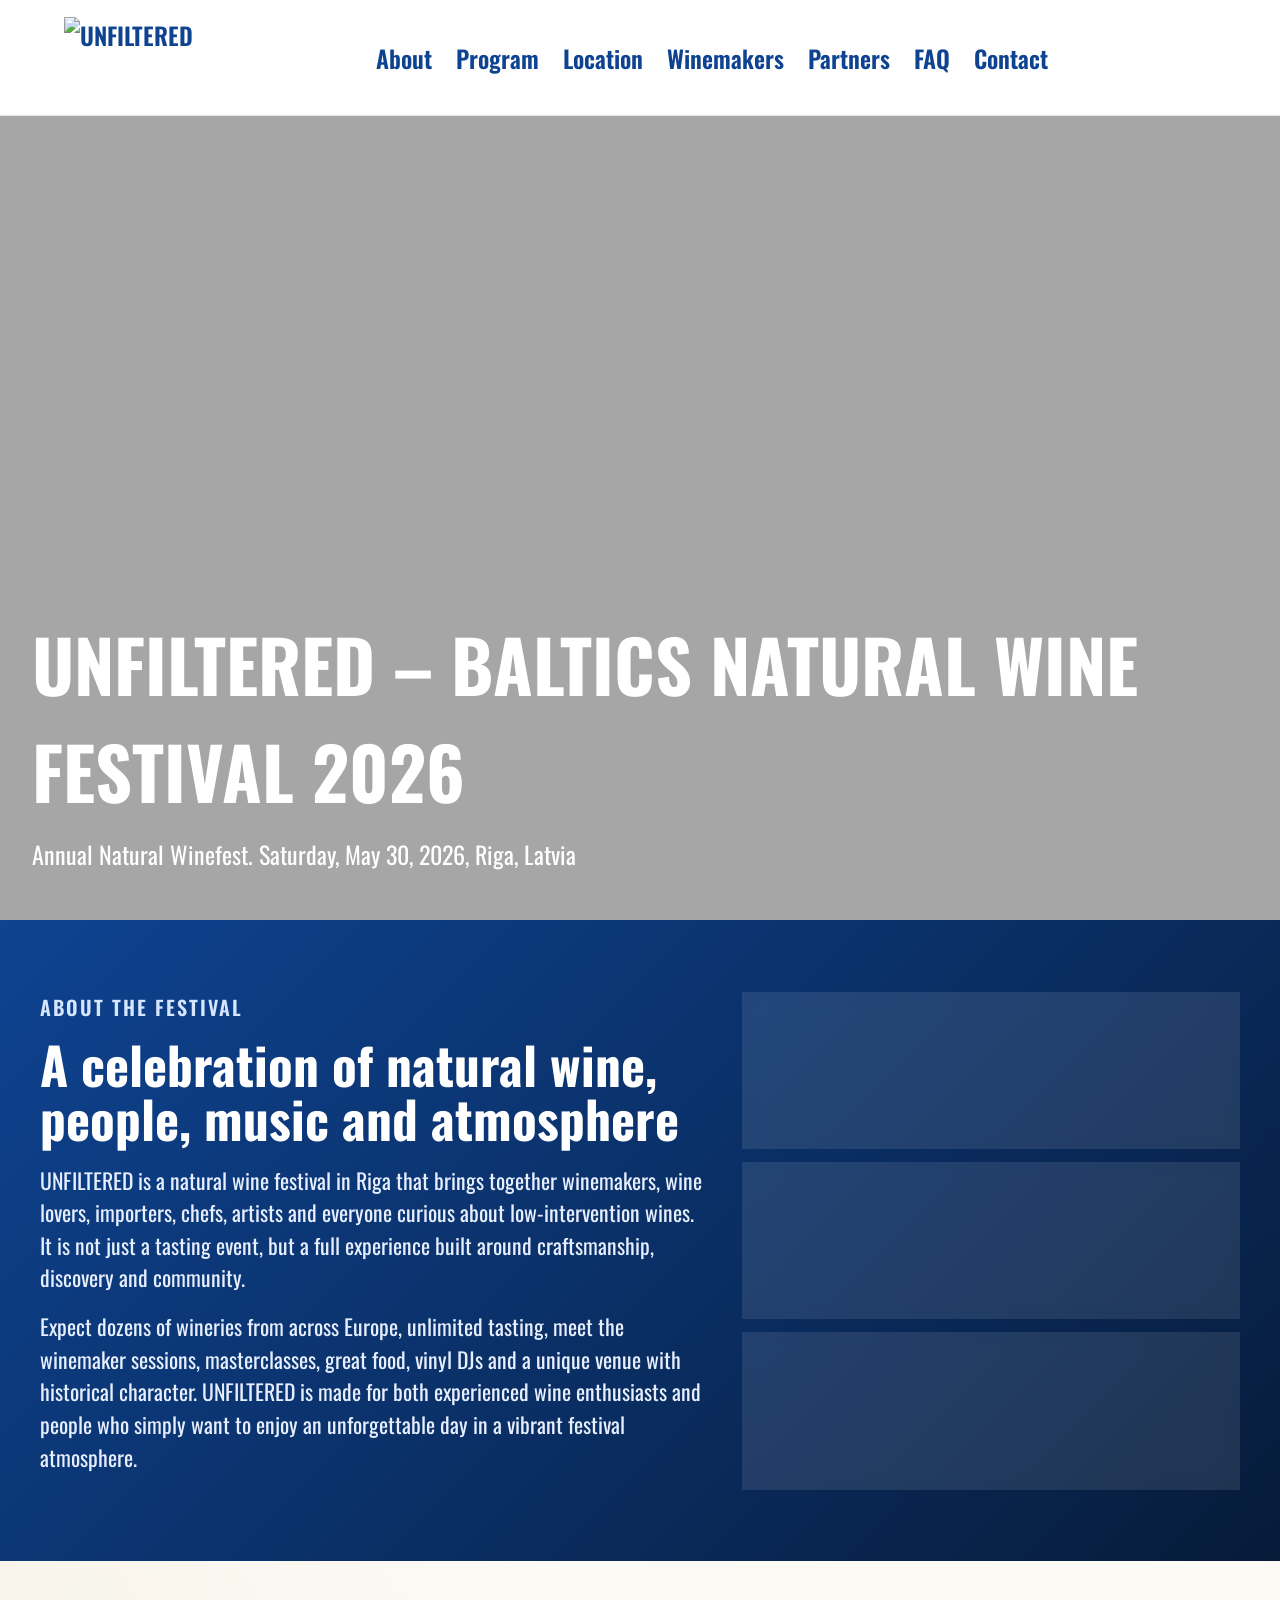
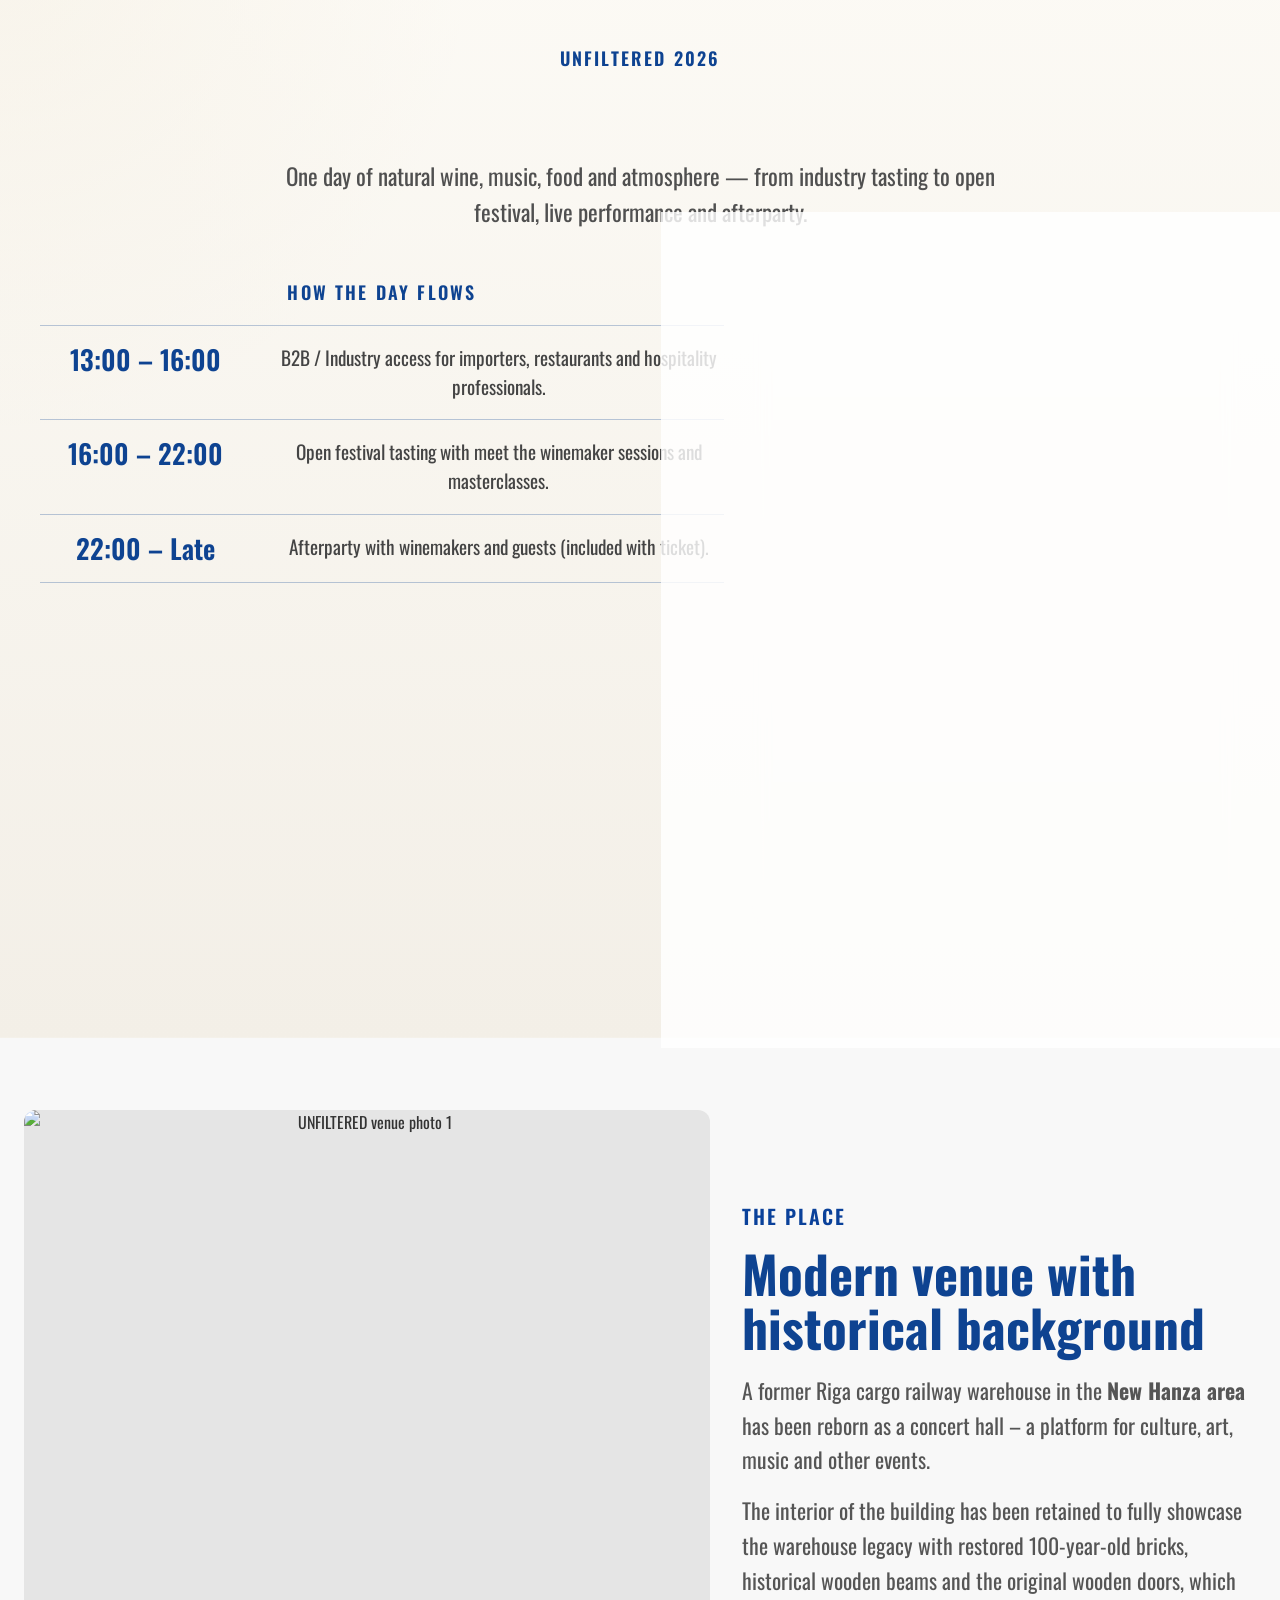
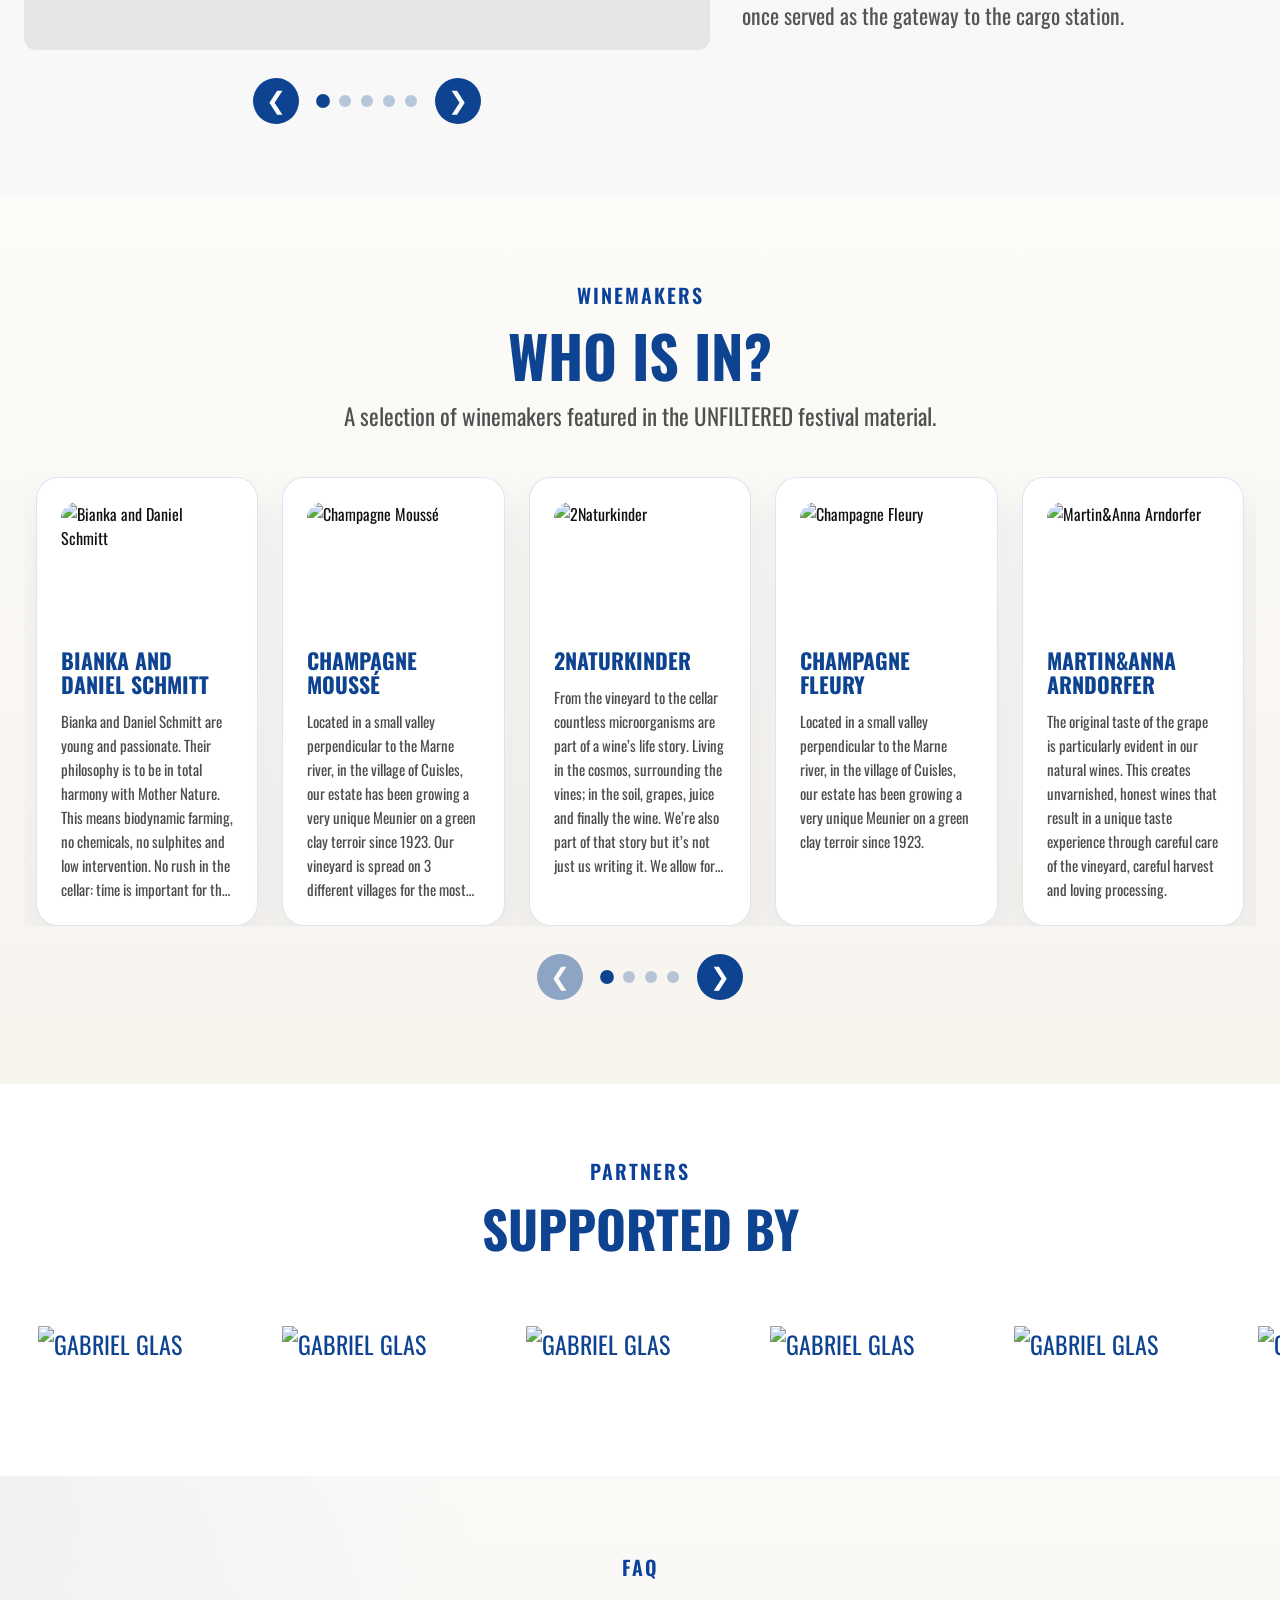
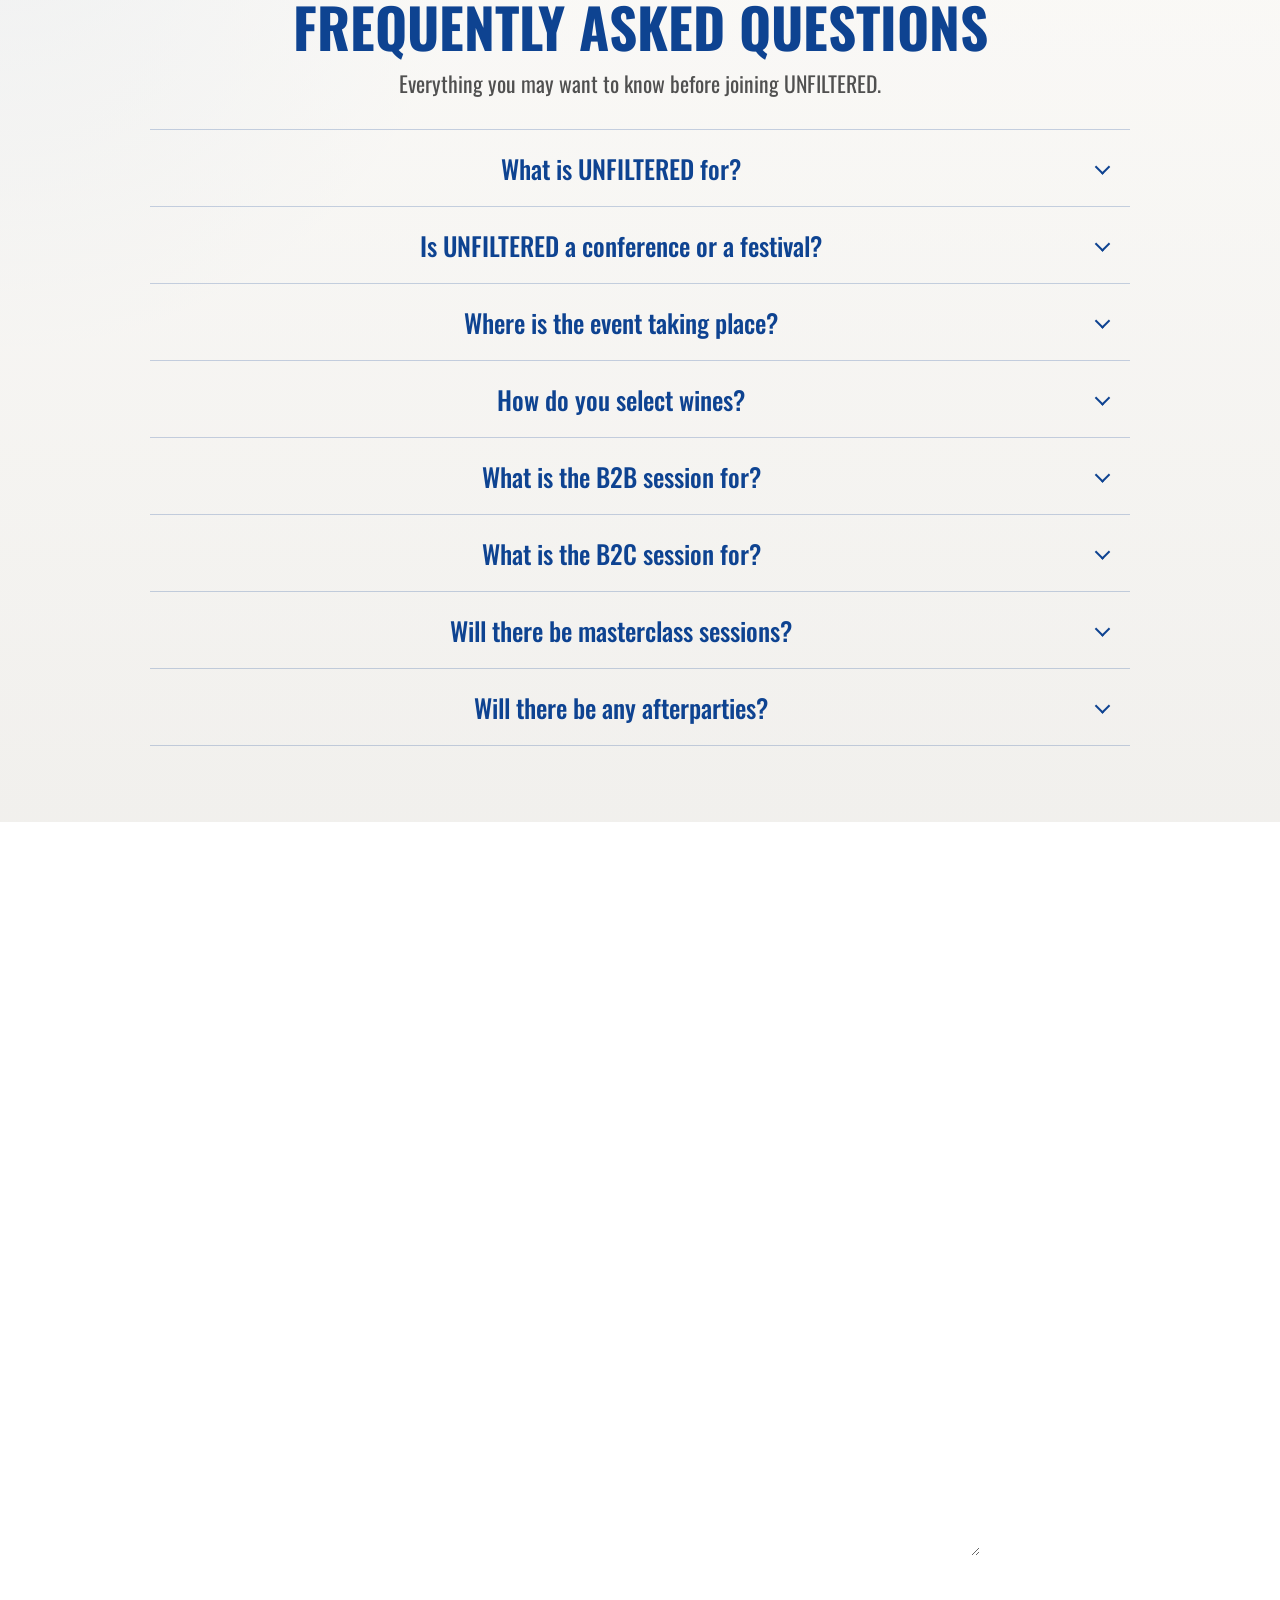
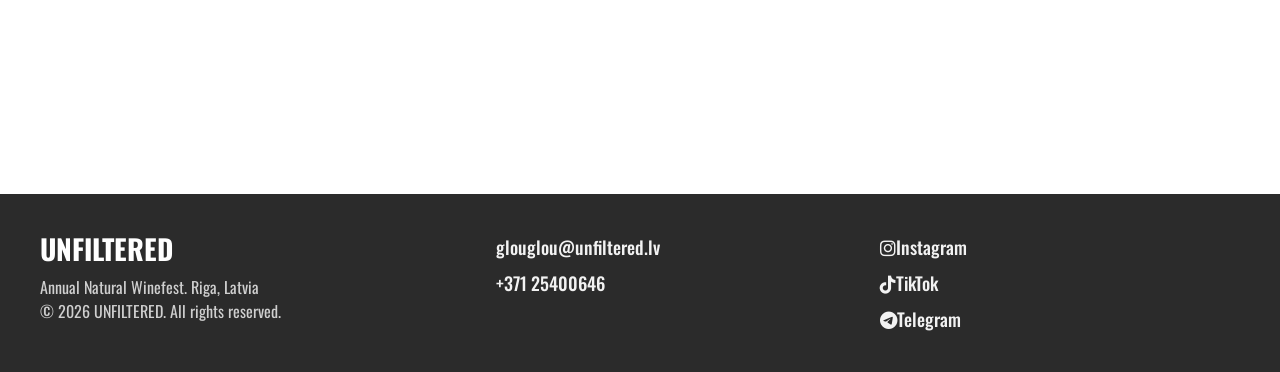
==== commit 4ae78506: "Add files via upload" ====
--- a/index.html
+++ b/index.html
@@ -5,218 +5,140 @@
     <meta name="viewport" content="width=device-width, initial-scale=1.0">
     <title>UNFILTERED</title>
 
-    <link rel="stylesheet" href="styles.css">
+    <link rel="stylesheet" href="styles.css?v=20260330-1">
     <link rel="preconnect" href="https://fonts.googleapis.com">
     <link rel="preconnect" href="https://fonts.gstatic.com" crossorigin> 
     <link href="https://fonts.googleapis.com/css2?family=Oswald:wght@200..700&display=swap" rel="stylesheet">
     <link rel="stylesheet" href="https://cdnjs.cloudflare.com/ajax/libs/font-awesome/6.5.0/css/all.min.css">
 </head>
-<body>
+<body id="top">
     <nav>
         <div class="nav-inner">
-            <a href="index.html" class="nav-logo" aria-label="UNFILTERED"><img src="images/UNFILTERED_logo__BLUE_cropped.svg" alt="UNFILTERED"></a>
+            <a href="#top" class="nav-logo" aria-label="UNFILTERED"><img src="images/UNFILTERED_logo__BLUE_cropped.svg" alt="UNFILTERED"></a>
             <ul class="nav-links">
-                <li><a href="index.html">Home</a></li>
-                <li><a href="program.html">Program</a></li>
-                <li><a href="winemakers.html">Winemakers</a></li>
-                <li><a href="partners.html">Partners</a></li>
-                <li><a href="contacts.html">Contacts</a></li>
+                <li><a href="#about">About</a></li>
+                <li><a href="#program">Program</a></li>
+                <li><a href="#location">Location</a></li>
+                <li><a href="#winemakers">Winemakers</a></li>
+                <li><a href="#partners">Partners</a></li>
+                <li><a href="#faq">FAQ</a></li>
+                <li><a href="#contact">Contact</a></li>
             </ul>
             <button class="nav-hamburger" aria-label="Menu" aria-expanded="false">
                 <span></span><span></span><span></span>
             </button>
-            <a href="tickets.html" class="nav-ticket" aria-label="Tickets">Tickets</a>
         </div>
     </nav>
     <main>
         <section class="big-photo">
-            <h1>UNFILTERED – BALTICS NATURAL WINE FESTIVAL 2026</h1>
-            <p>Annual Natural Winefest. Saturday, May 30, 2026, Riga, Latvia</p>
+            <h1 class="todo show">UNFILTERED – BALTICS NATURAL WINE FESTIVAL 2026</h1>
+            <p class="todo show">Annual Natural Winefest. Saturday, May 30, 2026, Riga, Latvia</p>
         </section>
-        <section class="festival-description">
+        <section class="festival-description" id="about">
     <div class="festival-description-inner">
         <div class="festival-description-text">
-            <span class="section-label-white">About the festival</span>
-            <h2>A celebration of natural wine, people, music and atmosphere</h2>
-            <p>
+            <span class="section-label-white todo">About the festival</span>
+            <h2 class="todo">A celebration of natural wine, people, music and atmosphere</h2>
+            <p class="todo">
                 UNFILTERED is a natural wine festival in Riga that brings together winemakers,
                 wine lovers, importers, chefs, artists and everyone curious about low-intervention wines.
                 It is not just a tasting event, but a full experience built around craftsmanship,
                 discovery and community.
             </p>
-            <p>
+            <p class="todo">
                 Expect dozens of wineries from across Europe, unlimited tasting, meet the winemaker
                 sessions, masterclasses, great food, vinyl DJs and a unique venue with historical character.
                 UNFILTERED is made for both experienced wine enthusiasts and people who simply want
                 to enjoy an unforgettable day in a vibrant festival atmosphere.
             </p>
-            <a href="program.html" class="festival-description-btn">Explore the festival</a>
         </div>
 
         <div class="festival-description-highlight">
-            <div class="highlight-card">
+            <div class="highlight-card todo">
                 <h3>30 May 2026</h3>
                 <p>Riga, Latvia</p>
             </div>
-            <div class="highlight-card">
+            <div class="highlight-card todo">
                 <h3>Unlimited tasting</h3>
                 <p>Included in the ticket price</p>
             </div>
-            <div class="highlight-card">
+            <div class="highlight-card todo">
                 <h3>Winemakers, music, food</h3>
                 <p>All in one place</p>
             </div>
         </div>
     </div>
 </section>
-<section class="program">
-    <div class="program-header">
-        <span class="section-label">Festival program</span>
-        <h2>One day. Full experience.</h2>
-        <p>
-            A full day of natural wine, people, music and atmosphere — from tasting and
-            winemaker sessions to live music, food and afterparty.
-        </p>
-    </div>
-
-   <section class="program-gluck">
-    <div class="program-gluck-header">
-        <span class="section-label">Program</span>
-        <h2>Festival Program</h2>
-        <p>
-            A full day of natural wine, conversations, music, food and atmosphere in Riga.
-        </p>
-    </div>
-
-    <div class="program-gluck-list">
-
-        <div class="program-row">
-            <div class="program-time">
-                <h3>13:00 – 16:00</h3>
-            </div>
-            <div class="program-content">
-                <span class="program-tag">For trade visitors</span>
-                <h4>B2B / Industry access</h4>
-                <p>
-                    A dedicated time for importers, restaurants, distributors and hospitality professionals
-                    to taste, connect and speak directly with winemakers before the public session.
-                </p>
-            </div>
-        </div>
-
-        <div class="program-row">
-            <div class="program-time">
-                <h3>16:00 – 22:00</h3>
-            </div>
-            <div class="program-content">
-                <span class="program-tag">For wine lovers</span>
-                <h4>Open festival tasting</h4>
-                <p>
-                    Unlimited tasting for all guests, meet the winemaker sessions, masterclasses,
-                    music, special moments and a full festival atmosphere throughout the venue.
-                </p>
-            </div>
-        </div>
-
-        <div class="program-row">
-            <div class="program-time">
-                <h3>All day</h3>
-            </div>
-            <div class="program-content">
-                <span class="program-tag">Food & drinks</span>
-                <h4>Cantina</h4>
-                <p>
-                    Oyster bar, chef-led food, speciality coffee, local beer, sake, water and
-                    non-alcoholic drinks available during the festival.
-                </p>
-            </div>
-        </div>
-
-        <div class="program-row">
-            <div class="program-time">
-                <h3>All day</h3>
-            </div>
-            <div class="program-content">
-                <span class="program-tag">Music</span>
-                <h4>Vinyl DJs & live performance</h4>
-                <p>
-                    Vinyl DJs all day long and a special live performance by ASM – A State of Mind.
-                </p>
-            </div>
-        </div>
-
-        <div class="program-row">
-            <div class="program-time">
-                <h3>Late</h3>
-            </div>
-            <div class="program-content">
-                <span class="program-tag">Included with ticket</span>
-                <h4>Afterparty</h4>
-                <p>
-                    The festival continues into the night with an afterparty together with winemakers
-                    and guests.
-                </p>
-            </div>
+<section class="program" id="program">
+<section class="festival-experience">
+    <div class="festival-experience-inner">
+
+        <div class="festival-experience-header">
+            <span class="section-label todo">UNFILTERED 2026</span>
+            <h2 class="todo">Festival Experience</h2>
+            <p class="todo">
+                One day of natural wine, music, food and atmosphere —
+                from industry tasting to open festival, live performance and afterparty.
+            </p>
+        </div>
+
+        <div class="festival-experience-body">
+
+            <div class="festival-schedule todo">
+                <p class="festival-col-label">How the day flows</p>
+                <div class="day-flow-list">
+                    <div class="day-flow-row todo">
+                        <p class="day-flow-time">13:00 – 16:00</p>
+                        <p class="day-flow-event">B2B / Industry access for importers, restaurants and hospitality professionals.</p>
+                    </div>
+
+                    <div class="day-flow-row todo">
+                        <p class="day-flow-time">16:00 – 22:00</p>
+                        <p class="day-flow-event">Open festival tasting with meet the winemaker sessions and masterclasses.</p>
+                    </div>
+
+                    <div class="day-flow-row todo">
+                        <p class="day-flow-time">22:00 – Late</p>
+                        <p class="day-flow-event">Afterparty with winemakers and guests (included with ticket).</p>
+                    </div>
+                </div>
+            </div>
+
+            <div class="festival-highlights todo">
+                <p class="festival-col-label">What's included</p>
+                <ul class="experience-highlight-list todo">
+                    <li class="todo">Unlimited tasting of all wines</li>
+                    <li class="todo">Meet the winemaker sessions</li>
+                    <li class="todo">Masterclasses — Natural wine, explained</li>
+                    <li class="todo">Vinyl DJs all day long</li>
+                    <li class="todo">ASM – A State of Mind live performance</li>
+                    <li class="todo">Oyster bar, chef-led food &amp; drinks</li>
+                    <li class="todo">Festival glass by Gabriel-Glas included</li>
+                    <li class="todo">Afterparty with winemakers included</li>
+                    <li class="todo">UNFILTERED limited edition merch</li>
+                    <li class="todo">Festival documentary film</li>
+                </ul>
+            </div>
+
         </div>
 
     </div>
 </section>
-
-    <div class="program-footer">
-        <a href="program.html" class="program-btn">See full program</a>
-    </div>
-</section>
-<section class="about">
-            <h2>What to expect</h2>
-            <div class="about-grid">
-                <div class="about-card">
-                    <p>Unlimited tasting of all wines included in the ticket price</p>
-                </div>
-                <div class="about-card">
-                    <p>Meet the winemaker sessions - Icons such as Milan Nestarec, Champagne Mousse, 2Naturkinder,
-                    Bianka & Daniel and many others.</p>
-                </div>
-                <div class="about-card">
-                    <p>Masterclasses — Natural wine, explained;</p>
-                </div>
-                <div class="about-card">
-                    <p>Vinyl DJs all day long</p>
-                </div>
-                <div class="about-card">
-                    <p>ASM A State of Mind live performance (Chinese man records)</p>
-                </div>
-                <div class="about-card">
-                    <p>Dozens of wineries from across Europe – Austria, France, Slovakia, Italia, Spain, Slovenia, Czechia, and more</p>
-                </div>
-                <div class="about-card">
-                    <p>Speciality coffee, great food, local beer, Sake</p>
-                </div>
-                <div class="about-card">
-                    <p>Afterparty with winemakers included in the ticket price</p>
-                </div>
-                <div class="about-card">
-                    <p>Festival glass by Gabriel-Glass included in the ticket price.</p>
-                </div>
-                <div class="about-card">
-                    <p>UNFILTERED limited edition merch</p>
-                </div>
-                <div class="about-card">
-                    <p>Lots of professional photos and videos</p>
-                </div>
-                <div class="about-card">
-                    <p>UNFILTERED documentary movie</p>
-                </div>
-            </div>
-        </section>
-        <section class="location-description">
-            <div class="location-description-inner">
-                <div class="location-description-images">
-                    <img src="images/98-IMG-7_-Photo-Filips-Smits.jpg" alt="UNFILTERED venue photo 1" class="is-active">
-                    <img src="images/99-perons_raksts4.jpg" alt="UNFILTERED venue photo 2">
-                    <img src="images/Hanzas_perons.jpeg" alt="UNFILTERED venue photo 3">
-                    <button class="location-slider-arrow location-slider-arrow-prev" type="button" aria-label="Previous venue photo">&#10094;</button>
-                    <button class="location-slider-arrow location-slider-arrow-next" type="button" aria-label="Next venue photo">&#10095;</button>
-                    <div class="location-slider-dots" aria-label="Venue photo navigation"></div>
+        <section class="location-description" id="location">
+            <div class="location-description-inner todo">
+                <div class="location-description-media">
+                    <div class="location-description-images">
+                        <img src="images/98-IMG-7_-Photo-Filips-Smits.jpg" alt="UNFILTERED venue photo 1" class="is-active">
+                        <img src="images/99-perons_raksts4.jpg" alt="UNFILTERED venue photo 2">
+                        <img src="images/Hanzas_perons.jpeg" alt="UNFILTERED venue photo 3">
+                        <img src="images/94-vestibils_small.jpg" alt="UNFILTERED venue photo 4">
+                        <img src="images/228-Skats-no-putna-lidojuma.jpg" alt="UNFILTERED venue photo 5">
+                    </div>
+                    <div class="location-slider-controls" aria-label="Venue photo navigation">
+                        <button class="location-slider-arrow location-slider-arrow-prev" type="button" aria-label="Previous venue photo">&#10094;</button>
+                        <div class="location-slider-dots"></div>
+                        <button class="location-slider-arrow location-slider-arrow-next" type="button" aria-label="Next venue photo">&#10095;</button>
+                    </div>
                 </div>
 
                 <div class="location-description-text">
@@ -240,133 +162,236 @@
                 </div>
             </div>
         </section>
-        <section class="winemakers-preview">
-    <div class="winemakers-preview-header">
+        <section class="winemakers-preview" id="winemakers">
+    <div class="winemakers-preview-header todo">
         <span class="section-label-blue">Winemakers</span>
         <h2>Who is in?</h2>
         <p>
-            A selection of producers featured in the UNFILTERED festival material.
+            A selection of winemakers featured in the UNFILTERED festival material.
         </p>
     </div>
 
-    <div class="winemakers-list" id="winemakersList">
-
-        <!-- visible by default -->
+    <div class="winemakers-slider todo">
+        <div class="winemakers-list" id="winemakersList">
         <article class="winemaker-item">
             <div class="winemaker-logo">
-                <img src="images/winemakers/nestarec.svg" alt="Milan Nestarec">
+                <img src="images/Bianka_und_Daniel_Schmitt_on_tractor.webp" alt="Bianka and Daniel Schmitt">
             </div>
             <div class="winemaker-text">
-                <h3>Milan Nestarec</h3>
+                <h3>Bianka and Daniel Schmitt</h3>
                 <p>
-                    Featured in the UNFILTERED festival material as one of the winemaker icons included
-                    in the event lineup and meet the winemaker sessions.
+                    Bianka and Daniel Schmitt are young and passionate. Their philosophy is to be in total harmony with Mother Nature. This means biodynamic farming, no chemicals, no sulphites and low intervention. No rush in the cellar: time is important for the wine to reach its full potential. Their natural wines are amazing, they go from light and glou glou, to complex and serious, from fun PetNats to crazy ciders. Some comes in a litre bottle, which is awesome news!
                 </p>
             </div>
         </article>
 
         <article class="winemaker-item">
             <div class="winemaker-logo">
-                <img src="images/winemakers/mousse.svg" alt="Champagne Moussé">
+                <img src="images/champagne_mousse.jpg" alt="Champagne Moussé">
             </div>
             <div class="winemaker-text">
                 <h3>Champagne Moussé</h3>
                 <p>
-                    Mentioned in the festival material among the highlighted names represented at
-                    UNFILTERED and connected to the natural and low-intervention wine focus of the event.
+                    Located in a small valley perpendicular to the Marne river, in the village of Cuisles, our estate has been growing a very unique Meunier on a green clay terroir since 1923.
+Our vineyard is spread on 3 different villages for the most part, yet all our plots are located on the same slope, all south exposed. Everyday, we are making every effort to step aside and highlight this variety and this unique terroir.
                 </p>
             </div>
         </article>
 
         <article class="winemaker-item">
             <div class="winemaker-logo">
-                <img src="images/winemakers/2naturkinder.svg" alt="2Naturkinder">
+                <img src="images/2Naturkinder-Melanie-Michael-1280x831.jpg" alt="2Naturkinder">
             </div>
             <div class="winemaker-text">
                 <h3>2Naturkinder</h3>
                 <p>
-                    Listed in the UNFILTERED festival material as one of the featured producers in the
-                    lineup of natural winemakers presented at the festival.
+                    From the vineyard to the cellar countless microorganisms are part of a wine’s life story. Living in the cosmos, surrounding the vines; in the soil, grapes, juice and finally the wine.
+We’re also part of that story but it’s not just us writing it. We allow for rambunctiousness. For the ever-changing, incredibly complex being that ends up as wine in a bottle to be more than a resource, a product, to really be alive.
                 </p>
             </div>
         </article>
 
-        <!-- hidden until click -->
-        <div class="winemakers-more" id="winemakersMore">
-            <article class="winemaker-item">
-                <div class="winemaker-logo">
-                    <img src="images/winemakers/bianka-daniel.svg" alt="Bianka & Daniel">
-                </div>
-                <div class="winemaker-text">
-                    <h3>Bianka & Daniel</h3>
-                    <p>
-                        Included in the festival material among the notable producer names highlighted
-                        as part of the UNFILTERED experience.
-                    </p>
-                </div>
-            </article>
-
-            <article class="winemaker-item">
-                <div class="winemaker-logo">
-                    <img src="images/winemakers/pittnauer.svg" alt="Weingut Pittnauer">
-                </div>
-                <div class="winemaker-text">
-                    <h3>Weingut Pittnauer</h3>
-                    <p>
-                        Referenced in the UNFILTERED document as part of the direct-import producer
-                        selection connected to LOWINE and the wider festival identity.
-                    </p>
-                </div>
-            </article>
-
-            <article class="winemaker-item">
-                <div class="winemaker-logo">
-                    <img src="images/winemakers/testalonga.svg" alt="Testalonga">
-                </div>
-                <div class="winemaker-text">
-                    <h3>Testalonga</h3>
-                    <p>
-                        Named in the document among the fine producers associated with the LOWINE and
-                        UNFILTERED natural wine selection.
-                    </p>
-                </div>
-            </article>
-
-            <article class="winemaker-item">
-                <div class="winemaker-logo">
-                    <img src="images/winemakers/meinklang.svg" alt="Meinklang">
-                </div>
-                <div class="winemaker-text">
-                    <h3>Meinklang</h3>
-                    <p>
-                        Mentioned in the document as part of the imported wine lineup connected to the
-                        LOWINE portfolio and the UNFILTERED universe.
-                    </p>
-                </div>
-            </article>
-
-            <article class="winemaker-item">
-                <div class="winemaker-logo">
-                    <img src="images/winemakers/etienne-calsac.svg" alt="Etienne Calsac">
-                </div>
-                <div class="winemaker-text">
-                    <h3>Etienne Calsac</h3>
-                    <p>
-                        Mentioned in the material as one of the grower Champagne names served by the
-                        glass within the LOWINE selection behind the festival.
-                    </p>
-                </div>
-            </article>
-        </div>
-    </div>
-
-    <div class="winemakers-actions">
-        <button class="winemakers-toggle" id="winemakersToggle" type="button">
-            Show more winemakers
-        </button>
+            <article class="winemaker-item">
+                <div class="winemaker-logo">
+                    <img src="images/Champagne_Fleury.png" alt="Champagne Fleury">
+                </div>
+                <div class="winemaker-text">
+                    <h3>Champagne Fleury</h3>
+                    <p>
+                        Located in a small valley perpendicular to the Marne river, in the village of Cuisles, our estate has been growing a very unique Meunier on a green clay terroir since 1923.
+                    </p>
+                </div>
+            </article>
+
+            <article class="winemaker-item">
+                <div class="winemaker-logo">
+                    <img src="images/Martin&AnnaArndorfer.jpeg" alt="Martin&Anna Arndorfer">
+                </div>
+                <div class="winemaker-text">
+                    <h3>Martin&Anna Arndorfer</h3>
+                    <p>
+                        The original taste of the grape is particularly evident in our natural wines. This creates unvarnished, honest wines that result in a unique taste experience through careful care of the vineyard, careful harvest and loving processing.
+                    </p>
+                </div>
+            </article>
+
+            <article class="winemaker-item">
+                <div class="winemaker-logo">
+                    <img src="images/Slobodne-Vinarstvo-logo.webp" alt="Slobodne">
+                </div>
+                <div class="winemaker-text">
+                    <h3>Slobodne</h3>
+                    <p>
+                        Slobodne is a young family winery in Majer Zemianske Sady in Slovakia. They are working on the same historical winery that once belonged to their ancestors and was recovered in the early 1990s following the tragic combination of the Second World War and 40 years of communism in the region. The family has spent the past 25 years rebuilding the farm's ecosystem and finally launched Slobodné in 2010. They are one of the leading wineries of the natural wine movement in Slovakia.
+                    </p>
+                </div>
+            </article>
+
+            <article class="winemaker-item">
+                <div class="winemaker-logo">
+                    <img src="images/507e532a49fac06fda90342b384da993-dobra-vinice-logo.png" alt="Dobra Vinice">
+                </div>
+                <div class="winemaker-text">
+                    <h3>Dobra Vinice</h3>
+                    <p>
+                        Farming vineyards around 35 years old, Dobrá Vinice are one of the pioneers of making natural wines in the Moravia region of the Czech republic. Using amphora and traditional techniques, their wines are both elegant and rustic at the same time. Popular bottles include Creme de Park National and their Riesling wines.
+                    </p>
+                </div>
+            </article>
+
+            <article class="winemaker-item">
+                <div class="winemaker-logo">
+                    <img src="images/Jaroslav Osicka-logo.avif" alt="Jaroslav Osicka">
+                </div>
+                <div class="winemaker-text">
+                    <h3>Jaroslav Osicka</h3>
+                    <p>
+                        Jaroslav Osicka is a natural wine producer from the Moravia region in Czech Republic, who is often referred to as one of the godfathers of Natural Wine in the Czech Repoublic. Having been growing wine without chemicals for over 40 years and teaching winemaking too, Jaroslav Osicka takes a low intervention approach in the cellar as well as the vineyard of 3 hectares.
+                    </p>
+                </div>
+            </article>
+
+            <article class="winemaker-item">
+                <div class="winemaker-logo">
+                    <img src="images/petr_korab_logo.webp" alt="Petr Koráb">
+                </div>
+                <div class="winemaker-text">
+                    <h3>PETR KORÁB</h3>
+                    <p>
+                        The Petr Koráb winery can be found in Boleradice in the Velkopavlovice wine-growing sub-region, where it ecologically manages around 3 ha of vineyards. He could lead by example with his approach to viticulture. Peter is driven forward by a constantly changing nature, which brings new challenges every year and from which the wine is still not the same, but dynamic and original. Its wines can be found all over Europe and it is also very popular in renowned Copenhagen restaurants!
+                    </p>
+                </div>
+            </article>
+
+            <article class="winemaker-item">
+                <div class="winemaker-logo">
+                    <img src="images/syfany-logo3.avif" alt="Syfany">
+                </div>
+                <div class="winemaker-text">
+                    <h3>Syfany</h3>
+                    <p>
+                        SYFANY is a natural wine producer from the Moravia region in Czech Republic. Run by Jakub Zborovský alongside his wife, the Syfany bottles are good value and offer a great quality. They age their wines mostly in Acacia barrels but also use stainess steel for some of their cheaper cuvees. Popular Syfany wines include The Beast, Palasak, Freedom, Andre Rose Pet Nat and Rosé de Saignée.
+                    </p>
+                </div>
+            </article>
+
+            <article class="winemaker-item">
+                <div class="winemaker-logo">
+                    <img src="images/Sumenjak-vektorski-likovni-elementi-01.png" alt="Sumenjak">
+                </div>
+                <div class="winemaker-text">
+                    <h3>Sumenjak</h3>
+                    <p>
+                        Sumenjak natural wine made with passion in Jakobski Dol, Slovenia. Experience the taste of nature. Explore our selection!
+                    </p>
+                </div>
+            </article>
+
+            <article class="winemaker-item">
+                <div class="winemaker-logo">
+                    <img src="images/vladimir-magula-junior-magula-family-495293.avif" alt="Vino Magula">
+                </div>
+                <div class="winemaker-text">
+                    <h3>Vino Magula</h3>
+                    <p>
+                        Another great natural family winery from Slovakia! Specifically from the village of Suchá nad Parnou near the border with the Czech Republic. Vlado Magula farms there purely ecologically and in harmony with nature. It is trying to make full use of the potential of the area, which lies in the warmer climate, lower precipitation and limestone subsoil. Vlado tries to project all this into his wines, which are characterized by fullness of taste and long maturing potential. Its red wines from the Blaufrankisch, Blauer Portugeiser, Hron or Dunaj varieties, as well as orange macerated wines, are definitely worth noting.
+                    </p>
+                </div>
+            </article>
+
+            <article class="winemaker-item">
+                <div class="winemaker-logo">
+                    <img src="images/esencia_rural_logo.jpg" alt="Esencia Rural">
+                </div>
+                <div class="winemaker-text">
+                    <h3>Esencia Rural</h3>
+                    <p>
+                        Esencia Rural are known for experimental wines, often with Volatile Acidity and crazy flavours like Sol a Sol Airen. Run by Julián Ruiz Villanueva and his wife, the duo farm 38 hectares of often extremely old, ungrafted, dry-farmed, bush-vines, whose fruit is fermented and macerated for extended periods (from 2 to 16 months) Their entry level Pampaneo wines are good for natural wine beginners, whilst their Sol a Sol Airen is more suitable for those used to crazy wines!
+                    </p>
+                </div>
+            </article>
+
+            <article class="winemaker-item">
+                <div class="winemaker-logo">
+                    <img src="images/Logo-colored-Weingut-Hummel-Weinviertel.svg" alt="Weingut Hummel">
+                </div>
+                <div class="winemaker-text">
+                    <h3>Weingut Hummel</h3>
+                    <p>
+                        The Hummel Winery in Villány, Hungary, was founded by Horst Hummel in 1998 with the aim to produce authentic terroir wines. 
+It has 2.5 hectares of vineyards planted with Portugieser and Merlot, Hárslevelü (Lindenleave) and Furmint. Other grape varieties are vinified from purchased grapes
+                    </p>
+                </div>
+            </article>
+
+            <article class="winemaker-item">
+                <div class="winemaker-logo">
+                    <img src="images/Logo_Toifl.jpg" alt="Weingut Georg Toifl">
+                </div>
+                <div class="winemaker-text">
+                    <h3>Weingut Georg Toifl</h3>
+                    <p>
+                        Georg Toifl is a natural wine producer from the Kamptal region in Austria. He farms 3 hectares of vineyards with Grüner Veltliner, Riesling and Zweigelt. His wines are known for their purity, freshness and expression of terroir. Georg Toifl's winemaking philosophy is based on minimal intervention, allowing the grapes to express themselves naturally. His wines are a great representation of the potential of natural wines from Austria.
+                    </p>
+                </div>
+            </article>
+
+            <article class="winemaker-item">
+                <div class="winemaker-logo">
+                    <img src="images/Vinyes_Singulars.webp" alt="Vinyes Singulars">
+                </div>
+                <div class="winemaker-text">
+                    <h3>Vinyes Singulars</h3>
+                    <p>
+                        
+The Winery Vinyes Singulars, directed by Ignasi Segui, offers a fine selection of natural wines from the Penedès region of Catalonia.
+
+Vinyes Singulars is first and foremost a great family story. Ignasi Segui's family has been working and living on their land, located in the Penedès region, not far from Barcelona (20 km to the west), since... 1405! The Winery produces wine, oil, honey, vegetables, cereals and eggs. Everything is grown organically (certified). Enough to keep you busy!
+                    </p>
+                </div>
+            </article>
+
+            <article class="winemaker-item">
+                <div class="winemaker-logo">
+                    <img src="images/Arpus_logo_black_dad08fb9-22b4-49a2-a7e0-56cdd5c6e8b8_925x.webp" alt="Ārpus">
+                </div>
+                <div class="winemaker-text">
+                    <h3>Ārpus</h3>
+                    <p>
+                        Ārpus Brewing Co. is an independent microbrewery, founded in 2017 by craft beer geeks from Latvia. We brew what we love - juicy hop forward ales, fruity sour beers and bold imperial stouts - and we’re proud that Ārpus Brewing Co. is voted as #1 brewery in the Baltic States on Untappd.
+                    </p>
+                </div>
+            </article>
+        </div>
+    </div>
+
+    <div class="winemakers-slider-controls" aria-label="Winemakers navigation">
+        <button class="winemakers-slider-arrow winemakers-slider-arrow-prev" id="winemakersPrev" type="button" aria-label="Previous winemakers page">&#10094;</button>
+        <div class="winemakers-slider-dots" id="winemakersDots"></div>
+        <button class="winemakers-slider-arrow winemakers-slider-arrow-next" id="winemakersNext" type="button" aria-label="Next winemakers page">&#10095;</button>
     </div>
 </section>
-<section class="partners-marquee">
+<section class="partners-marquee" id="partners">
     <div class="partners-marquee-header">
         <span class="section-label-blue">Partners</span>
         <h2>Supported by</h2>
@@ -374,26 +399,117 @@
 
     <div class="partners-marquee-wrap">
         <div class="partners-marquee-track">
-            <div class="partner-logo">photo1</div>
-            <div class="partner-logo">photo2</div>
-            <div class="partner-logo">photo3</div>
-            <div class="partner-logo">photo4</div>
-            <div class="partner-logo">photo5</div>
-            <div class="partner-logo">photo6</div>
-
-            <div class="partner-logo">photo1</div>
-            <div class="partner-logo">photo2</div>
-            <div class="partner-logo">photo3</div>
-            <div class="partner-logo">photo4</div>
-            <div class="partner-logo">photo5</div>
-            <div class="partner-logo">photo6</div>
+            <div class="partner-logo"><img src="images/gabriel_glas.png" alt="Gabriel Glas"></div>
+<div class="partner-logo"><img src="images/gabriel_glas.png" alt="Gabriel Glas"></div>
+<div class="partner-logo"><img src="images/gabriel_glas.png" alt="Gabriel Glas"></div>
+<div class="partner-logo"><img src="images/gabriel_glas.png" alt="Gabriel Glas"></div>
+<div class="partner-logo"><img src="images/gabriel_glas.png" alt="Gabriel Glas"></div>
+<div class="partner-logo"><img src="images/gabriel_glas.png" alt="Gabriel Glas"></div>
+<div class="partner-logo"><img src="images/gabriel_glas.png" alt="Gabriel Glas"></div>
+<div class="partner-logo"><img src="images/gabriel_glas.png" alt="Gabriel Glas"></div>
+<div class="partner-logo"><img src="images/gabriel_glas.png" alt="Gabriel Glas"></div>
+<div class="partner-logo"><img src="images/gabriel_glas.png" alt="Gabriel Glas"></div>
+<div class="partner-logo"><img src="images/gabriel_glas.png" alt="Gabriel Glas"></div>
+<div class="partner-logo"><img src="images/gabriel_glas.png" alt="Gabriel Glas"></div>
+<div class="partner-logo"><img src="images/gabriel_glas.png" alt="Gabriel Glas"></div>
+<div class="partner-logo"><img src="images/gabriel_glas.png" alt="Gabriel Glas"></div>
+<div class="partner-logo"><img src="images/gabriel_glas.png" alt="Gabriel Glas"></div>
+<div class="partner-logo"><img src="images/gabriel_glas.png" alt="Gabriel Glas"></div>
+<div class="partner-logo"><img src="images/gabriel_glas.png" alt="Gabriel Glas"></div>
+<div class="partner-logo"><img src="images/gabriel_glas.png" alt="Gabriel Glas"></div>
+<div class="partner-logo"><img src="images/gabriel_glas.png" alt="Gabriel Glas"></div>
         </div>
     </div>
 </section>
-        <section class="contact-form-section">
-            <div class="contact-form-inner">
-                <span class="section-label-blue">Contact us</span>
-                <h2>Write to us</h2>
+<section class="faq-section" id="faq">
+    <div class="faq-inner todo">
+        <div class="faq-header">
+            <span class="section-label-blue">FAQ</span>
+            <h2>Frequently asked questions</h2>
+            <p>
+                Everything you may want to know before joining UNFILTERED.
+            </p>
+        </div>
+
+        <div class="faq-list">
+            <details class="faq-item">
+                <summary>What is UNFILTERED for?</summary>
+                <div class="faq-answer">
+                    <p>
+                        UNFILTERED is a platform for craftsmanship, community, and low-intervention winemaking. It brings together growers, wine lovers, importers, chefs, artists, and hospitality professionals around natural wine and the culture behind it.
+                    </p>
+                </div>
+            </details>
+
+            <details class="faq-item">
+                <summary>Is UNFILTERED a conference or a festival?</summary>
+                <div class="faq-answer">
+                    <p>
+                        UNFILTERED is a festival, not a formal conference. It is designed as a full experience built around natural wine, tasting, music, food, winemaker sessions, and community.
+                    </p>
+                </div>
+            </details>
+
+            <details class="faq-item">
+                <summary>Where is the event taking place?</summary>
+                <div class="faq-answer">
+                    <p>
+                        The event takes place in Riga, Latvia, in a former cargo railway warehouse in the New Hanza area, now reborn as a cultural venue.
+                    </p>
+                </div>
+            </details>
+
+            <details class="faq-item">
+                <summary>How do you select wines?</summary>
+                <div class="faq-answer">
+                    <p>
+                        The wine selection is built around strict low-intervention winemaking, including organic and biodynamic farming, no additives, and minimal sulfur. The festival follows the same quality-focused philosophy behind LOWINE’s award-winning natural wine selection.
+                    </p>
+                </div>
+            </details>
+
+            <details class="faq-item">
+                <summary>What is the B2B session for?</summary>
+                <div class="faq-answer">
+                    <p>
+                        The B2B session is designed for trade visitors to find distributors in the Baltics, build professional connections, and speak directly with winemakers in a more focused setting. It runs from 13:00 to 16:00.
+                    </p>
+                </div>
+            </details>
+
+            <details class="faq-item">
+                <summary>What is the B2C session for?</summary>
+                <div class="faq-answer">
+                    <p>
+                        The B2C session is for the public. It gives guests the chance to discover and taste wines, meet producers, and experience the festival atmosphere together with more than 1000 expected attendees.
+                    </p>
+                </div>
+            </details>
+
+            <details class="faq-item">
+                <summary>Will there be masterclass sessions?</summary>
+                <div class="faq-answer">
+                    <p>
+                        Yes. Masterclasses are part of the festival program and are presented as a way to explain and explore natural wine in more depth.
+                    </p>
+                </div>
+            </details>
+
+            <details class="faq-item">
+                <summary>Will there be any afterparties?</summary>
+                <div class="faq-answer">
+                    <p>
+                        Yes. The festival includes an afterparty with winemakers, and it is included in the ticket price.
+                    </p>
+                </div>
+            </details>
+        </div>
+    </div>
+</section>
+        <section class="contact-form-section" id="contact">
+            <div class="contact-form-inner todo">
+                <span class="section-label-blue">Have any questions left?</span>
+                <h2>Contact us</h2>
                 <p class="contact-form-intro">
                     Have a question about tickets, partnerships or the festival experience?
                     Send us a message and we will get back to you.
@@ -414,6 +530,22 @@
             </div>
         </section>
     </main>
+
+    <div class="sticky-cta" id="stickyCta" aria-hidden="true">
+        <div class="sticky-cta__info">
+            <span class="sticky-cta__title">UNFILTERED FESTIVAL 2026</span>
+            <span class="sticky-cta__separator"></span>
+            <span class="sticky-cta__date">May 30, 2026</span>
+            <span class="sticky-cta__separator"></span>
+            <span class="sticky-cta__date">Hanzas Perons, Riga, Latvia</span>
+        </div>
+        <a href="tickets.html" class="sticky-cta__btn" aria-label="Get tickets">
+            <svg viewBox="0 0 20 20" fill="none" xmlns="http://www.w3.org/2000/svg" aria-hidden="true" focusable="false">
+                <path d="M4 10H16M16 10L10 4M16 10L10 16" stroke="currentColor" stroke-width="2"></path>
+            </svg>
+            GET TICKETS
+        </a>
+    </div>
 
     <footer class="site-footer">
     <div class="footer-inner">
@@ -435,6 +567,6 @@
         </div>
     </div>
     </footer>
-    <script src="index.js"></script>
+    <script src="index.js?v=20260330-1"></script>
 </body>
 </html>
--- a/styles.css
+++ b/styles.css
@@ -4,11 +4,27 @@
     box-sizing: border-box;
 }
 
+html {
+    scroll-behavior: smooth;
+}
+
+:root {
+    --nav-height-expanded: 116px;
+    --nav-height-collapsed: 92px;
+    --nav-logo-height-expanded: 82px;
+    --nav-logo-height-collapsed: 64px;
+}
+
 body {
     margin: 0;
     font-family: 'Oswald', sans-serif;
-    padding-top: 96px;
+    padding-top: var(--nav-height-expanded);
     overflow-x: hidden;
+    transition: padding-bottom 0.3s ease;
+}
+
+body.sticky-cta-visible {
+    padding-bottom: calc(86px + env(safe-area-inset-bottom));
 }
 
 nav {
@@ -16,13 +32,13 @@
     top: 0;
     left: 0;
     width: 100%;
-    height: 96px;
+    height: var(--nav-height-expanded);
     background: #ffffff;
     border-bottom: 1px solid #e5e5e5;
     z-index: 1000;
     box-sizing: border-box;
     overflow: hidden;
-    transition: background 0.6s cubic-bezier(0.4, 0, 0.2, 1), border-bottom-color 0.6s cubic-bezier(0.4, 0, 0.2, 1);
+    transition: height 0.45s cubic-bezier(0.4, 0, 0.2, 1), background 0.6s cubic-bezier(0.4, 0, 0.2, 1), border-bottom-color 0.6s cubic-bezier(0.4, 0, 0.2, 1), box-shadow 0.45s cubic-bezier(0.4, 0, 0.2, 1);
 }
 
 .nav-inner {
@@ -35,6 +51,10 @@
     gap: 24px;
 }
 
+.nav-logo {
+    margin-right: -10px;
+}
+
 .nav-links {
     flex: 1;
     margin: 0;
@@ -54,8 +74,9 @@
 
 .nav-logo img {
     display: block;
-    height: 72px;
+    height: var(--nav-logo-height-expanded);
     width: auto;
+    transition: height 0.45s cubic-bezier(0.4, 0, 0.2, 1);
 }
 
 nav a {
@@ -85,8 +106,15 @@
     transition: transform 0.25s ease-out;
 }
 
+.nav-links li a:hover,
+.nav-links li a:focus-visible,
+.nav-links li a.is-active {
+    color: #c8a96a;
+}
+
 .nav-links li a:hover::after,
-.nav-links li a:focus-visible::after {
+.nav-links li a:focus-visible::after,
+.nav-links li a.is-active::after {
     transform: scaleX(1);
 }
 
@@ -116,8 +144,14 @@
 }
 
 nav.scrolled {
-    background: #0E4391;
-    border-bottom-color: #0E4391;
+    height: var(--nav-height-collapsed);
+    background: linear-gradient(90deg, #082a5b 0%, #0E4391 70%);
+    border-bottom-color: rgba(255, 255, 255, 0.14);
+    box-shadow: 0 12px 28px rgba(8, 42, 91, 0.18);
+}
+
+nav.scrolled .nav-logo img {
+    height: var(--nav-logo-height-collapsed);
 }
 
 img.scrolled {
@@ -126,16 +160,118 @@
 
 nav.scrolled a {
     color: #ffffff;
-}
-
-nav.scrolled .nav-links a:hover {
-    color: #c8a96a;
 }
 
 nav.scrolled .nav-ticket {
     background: #ffffff;
     color: #0E4391;
     box-shadow: 0 14px 26px rgba(7, 27, 57, 0.2);
+}
+
+.sticky-cta {
+    position: fixed;
+    left: 0;
+    right: 0;
+    bottom: 0;
+    z-index: 1200;
+    display: flex;
+    align-items: center;
+    justify-content: space-between;
+    gap: 20px;
+    padding: 14px 24px calc(14px + env(safe-area-inset-bottom));
+    background: linear-gradient(90deg, #082a5b 0%, #0E4391 70%);
+    color: #ffffff;
+    box-shadow: 0 -16px 32px rgba(8, 42, 91, 0.3);
+    transform: translateY(105%);
+    opacity: 0;
+    pointer-events: none;
+    transition: transform 0.35s ease, opacity 0.35s ease;
+}
+
+.sticky-cta.is-visible {
+    transform: translateY(0);
+    opacity: 1;
+    pointer-events: auto;
+}
+
+.sticky-cta__info {
+    display: inline-flex;
+    align-items: center;
+    gap: 14px;
+    min-width: 0;
+}
+
+.sticky-cta__title,
+.sticky-cta__date {
+    font-size: clamp(16px, 1.8vw, 20px);
+    font-weight: 500;
+    white-space: nowrap;
+}
+
+.sticky-cta__separator {
+    width: 1px;
+    height: 26px;
+    background: rgba(255, 255, 255, 0.45);
+}
+
+.sticky-cta__btn {
+    flex: 0 0 auto;
+    display: inline-flex;
+    align-items: center;
+    gap: 10px;
+    padding: 12px 20px;
+    border-radius: 999px;
+    background: #ffffff;
+    color: #0E4391;
+    text-decoration: none;
+    font-size: 18px;
+    font-weight: 600;
+    letter-spacing: 0.02em;
+    transition: transform 0.25s ease, box-shadow 0.25s ease, background-color 0.25s ease;
+}
+
+.sticky-cta.is-visible .sticky-cta__btn {
+    animation: ticket-shake 6s ease-in-out infinite;
+    transform-origin: center;
+}
+
+.sticky-cta__btn svg {
+    width: 18px;
+    height: 18px;
+}
+
+.sticky-cta__btn:hover,
+.sticky-cta__btn:focus-visible {
+    background: #f0f5ff;
+    animation-play-state: paused;
+    transform: translateY(-2px);
+    box-shadow: 0 8px 18px rgba(8, 42, 91, 0.26);
+}
+
+@keyframes ticket-shake {
+    0%, 82%, 100% {
+        transform: translateX(0);
+    }
+
+    84% {
+        transform: translateX(-3px) rotate(-1deg);
+    }
+
+    86% {
+        transform: translateX(4px) rotate(1deg);
+    }
+
+    88% {
+        transform: translateX(-3px) rotate(-1deg);
+    }
+
+    90% {
+        transform: translateX(2px) rotate(0.5deg);
+    }
+
+    92% {
+        transform: translateX(0);
+    }
 }
 
 /* ── hamburger button (hidden on desktop) ── */
@@ -186,8 +322,15 @@
 }
 
 @media (max-width: 920px) {
+    :root {
+        --nav-height-expanded: 100px;
+        --nav-height-collapsed: 80px;
+        --nav-logo-height-expanded: 70px;
+        --nav-logo-height-collapsed: 56px;
+    }
+
     nav {
-        height: 88px;
+        height: var(--nav-height-expanded);
     }
 
     .nav-inner {
@@ -230,22 +373,29 @@
     }
 
     body {
-        padding-top: 88px;
+        padding-top: var(--nav-height-expanded);
     }
 
     .big-photo {
-        min-height: calc(100vh - 88px);
+        min-height: calc(100vh - var(--nav-height-expanded));
     }
 }
 
 @media (max-width: 640px) {
     .nav-hamburger {
         display: flex;
+        flex-shrink: 0;
+    }
+
+    .nav-logo img {
+        height: auto;
+        max-height: var(--nav-logo-height-expanded);
+        max-width: calc(100vw - 80px);
     }
 
     .nav-links {
         position: fixed;
-        top: 88px;
+        top: var(--nav-height-collapsed);
         left: 0;
         right: 0;
         flex-direction: column;
@@ -270,7 +420,7 @@
     }
 
     nav.scrolled .nav-links {
-        background: #0E4391;
+        background: linear-gradient(90deg, #082a5b 0%, #0E4391 70%);
     }
 
     nav.scrolled .nav-links li {
@@ -321,6 +471,40 @@
     .big-photo {
         padding: 20px 16px 32px;
     }
+
+    .sticky-cta {
+        gap: 12px;
+        padding: 12px 14px calc(12px + env(safe-area-inset-bottom));
+    }
+
+    .sticky-cta__info {
+        flex: 1;
+        min-width: 0;
+        overflow: hidden;
+        gap: 10px;
+    }
+
+    .sticky-cta__separator,
+    .sticky-cta__date {
+        display: none;
+    }
+
+    .sticky-cta__title {
+        font-size: 13px;
+        overflow: hidden;
+        text-overflow: ellipsis;
+        white-space: nowrap;
+    }
+
+    .sticky-cta__btn {
+        padding: 10px 14px;
+        font-size: 14px;
+    }
+
+    .sticky-cta__btn svg {
+        width: 15px;
+        height: 15px;
+    }
 }
 
 /* make slider arrows always visible on touch screens */
@@ -342,6 +526,20 @@
     display: flex;
     flex-direction: column;
     align-items: center;
+}
+
+section[id] {
+    scroll-margin-top: 120px;
+}
+
+@media (prefers-reduced-motion: reduce) {
+    html {
+        scroll-behavior: auto;
+    }
+
+    .sticky-cta.is-visible .sticky-cta__btn {
+        animation: none;
+    }
 }
 
 main {
@@ -366,7 +564,7 @@
 rgba(0, 0, 0, 0.35),
 rgba(0, 0, 0, 0.35)
 ),
-url("images/hero.jpg");
+url("images/wallpaper-sunrise-and-wine.jpg");
 background-size: cover;
 background-position: center center;
 background-repeat: no-repeat;
@@ -445,60 +643,6 @@
 
     .site-footer {
         padding: 32px 20px;
-    }
-}
-
-.about {
-    max-width: 100vw;
-    padding: 48px 24px;
-    text-align: center;
-}
-
-.about h2 {
-    font-size: clamp(28px, 5vw, 48px);
-    margin: 0 0 32px;
-    color: #0E4391;
-}
-
-.about-grid {
-    display: grid;
-    grid-template-columns: repeat(auto-fit, minmax(250px, 1fr));
-    gap: 20px;
-    margin: 0;
-}
-
-.about-card {
-    background: #f8f8f8;
-    border-radius: 12px;
-    padding: 24px;
-    box-shadow: 0 2px 8px rgba(0, 0, 0, 0.1);
-    transition: transform 0.3s ease, box-shadow 0.3s ease;
-    display: flex;
-    align-items: center;
-    justify-content: center;
-    min-height: 120px;
-}
-
-.about-card:hover {
-    transform: translateY(-4px);
-    box-shadow: 0 4px 16px rgba(0, 0, 0, 0.15);
-}
-
-.about-card p {
-    margin: 0;
-    font-size: 20px;
-    line-height: 1.5;
-    color: #333;
-}
-
-@media (max-width: 768px) {
-    .about-grid {
-        grid-template-columns: repeat(auto-fit, minmax(200px, 1fr));
-        gap: 16px;
-    }
-
-    .about {
-        padding: 32px 16px;
     }
 }
 
@@ -603,7 +747,11 @@
 }
 
 .highlight-card {
-    text-align: left;
+    display: flex;
+    flex-direction: column;
+    align-items: center;
+    justify-content: center;
+    text-align: center;
     background: rgba(255, 255, 255, 0.1);
     border: 1px solid rgba(255, 255, 255, 0.22);
     border-radius: 14px;
@@ -662,24 +810,32 @@
     }
 }
 
-.program {
+.festival-experience {
     width: 100%;
-    margin-left: 0;
     padding: 84px 24px;
     background:
+        linear-gradient(rgba(252, 250, 245, 0.7), rgba(243, 239, 231, 0.7)),
+        url("images/wallpaper.jpg"),
         radial-gradient(circle at top left, rgba(200, 169, 106, 0.22), transparent 28%),
         linear-gradient(180deg, #fcfaf5 0%, #f3efe7 100%);
+    background-position: center, center, top left, center;
+    background-repeat: no-repeat, no-repeat, no-repeat, no-repeat;
+    background-size: cover, cover, auto, auto;
     color: #1f1f1f;
 }
 
-.program-header {
+.festival-experience-inner {
+    max-width: 1200px;
+    margin: 0 auto;
+}
+
+.festival-experience-header {
     width: min(780px, 100%);
-    margin: 0 auto 40px;
+    margin: 0 auto 48px;
     text-align: center;
 }
 
-.program .section-label,
-.program-gluck .section-label {
+.festival-experience-header .section-label {
     display: inline-block;
     margin-bottom: 14px;
     font-size: 18px;
@@ -689,16 +845,14 @@
     color: #0E4391;
 }
 
-.program-header h2,
-.program-gluck-header h2 {
+.festival-experience-header h2 {
     margin: 0 0 16px;
     font-size: clamp(34px, 4.8vw, 58px);
     line-height: 1;
     color: #0E4391;
 }
 
-.program-header p,
-.program-gluck-header p {
+.festival-experience-header p {
     margin: 0 auto;
     max-width: 720px;
     font-size: clamp(18px, 1.8vw, 24px);
@@ -706,10 +860,39 @@
     color: #505050;
 }
 
-.program-gluck {
-    width: min(1180px, 100%);
-    margin: 0 auto;
-    padding: 40px;
+.festival-experience-body {
+    display: grid;
+    grid-template-columns: minmax(0, 1.4fr) minmax(0, 1fr);
+    gap: 28px;
+    align-items: start;
+}
+
+.festival-col-label {
+    display: inline-block;
+    margin: 0 0 20px;
+    font-size: 18px;
+    font-weight: 600;
+    letter-spacing: 0.12em;
+    text-transform: uppercase;
+    color: #0E4391;
+}
+
+.festival-schedule {
+    padding-bottom: calc(var(--festival-photo-height, 300px) + 20px);
+    background-image: url("images/UNFILTERED_ptichka__BLUE.svg");
+    background-repeat: no-repeat;
+    background-position: center bottom;
+    background-size: contain;
+}
+
+.festival-schedule::after {
+    content: none;
+}
+
+.festival-highlights {
+    position: sticky;
+    top: 116px;
+    padding: 36px;
     border: 1px solid rgba(14, 67, 145, 0.1);
     border-radius: 28px;
     background: rgba(255, 255, 255, 0.82);
@@ -717,86 +900,67 @@
     backdrop-filter: blur(8px);
 }
 
-.program-gluck-header {
-    width: min(720px, 100%);
-    margin: 0 auto 30px;
-    text-align: center;
-}
-
-.program-gluck-list {
+.experience-highlight-list {
+    list-style: none;
+    margin: 0;
+    padding: 0;
+}
+
+.experience-highlight-list li {
+    display: flex;
+    align-items: flex-start;
+    gap: 12px;
+    padding: 14px 0;
+    border-bottom: 1px solid rgba(14, 67, 145, 0.1);
+    font-size: clamp(17px, 1.45vw, 20px);
+    line-height: 1.4;
+    color: #333;
+}
+
+.experience-highlight-list li:last-child {
+    border-bottom: 0;
+    padding-bottom: 0;
+}
+
+.experience-highlight-list li::before {
+    content: '';
+    flex: 0 0 auto;
+    margin-top: 7px;
+    width: 7px;
+    height: 7px;
+    border-radius: 999px;
+    background: #0E4391;
+}
+
+.day-flow-list {
+    border-top: 1px solid rgba(14, 67, 145, 0.28);
+}
+
+.day-flow-row {
     display: grid;
-    gap: 18px;
-}
-
-.program-row {
-    width: 100%;
-    display: grid;
-    grid-template-columns: 230px minmax(0, 1fr);
-    gap: 20px;
-    align-items: stretch;
-    padding: 22px;
-    border-radius: 22px;
-    background: linear-gradient(135deg, rgba(255, 255, 255, 0.98) 0%, rgba(247, 249, 255, 0.95) 100%);
-    border: 1px solid rgba(14, 67, 145, 0.1);
-    box-sizing: border-box;
-    transition: transform 0.25s ease, box-shadow 0.25s ease, border-color 0.25s ease;
-}
-
-.program-row:hover {
-    transform: translateY(-4px);
-    border-color: rgba(14, 67, 145, 0.22);
-    box-shadow: 0 16px 32px rgba(14, 67, 145, 0.1);
-}
-
-.program-time {
-    display: flex;
-    align-items: center;
-    justify-content: center;
-    padding: 20px;
-    border-radius: 18px;
-    background: linear-gradient(135deg, #0E4391 0%, #082a5b 100%);
-    color: #ffffff;
-    text-align: center;
-}
-
-.program-time h3 {
+    grid-template-columns: 210px minmax(0, 1fr);
+    gap: 24px;
+    align-items: start;
+    padding: 18px 0;
+    border-bottom: 1px solid rgba(14, 67, 145, 0.28);
+}
+
+.day-flow-time,
+.day-flow-event {
     margin: 0;
-    font-size: clamp(24px, 2.2vw, 34px);
-    line-height: 1.1;
-}
-
-.program-content {
-    text-align: left;
-    display: flex;
-    flex-direction: column;
-    justify-content: center;
-}
-
-.program-tag {
-    align-self: flex-start;
-    margin-bottom: 12px;
-    padding: 8px 14px;
-    border-radius: 999px;
-    background: rgba(200, 169, 106, 0.18);
-    color: #835f28;
-    font-size: 14px;
+}
+
+.day-flow-time {
+    font-size: clamp(22px, 2.1vw, 30px);
+    line-height: 1.15;
+    color: #0E4391;
     font-weight: 600;
-    letter-spacing: 0.06em;
-    text-transform: uppercase;
-}
-
-.program-content h4 {
-    margin: 0 0 10px;
-    font-size: clamp(26px, 2.3vw, 36px);
-    line-height: 1.05;
-    color: #0E4391;
-}
-
-.program-content p {
-    margin: 0;
-    font-size: clamp(18px, 1.6vw, 22px);
-    line-height: 1.55;
-    color: #4d4d4d;
+}
+
+.day-flow-event {
+    font-size: clamp(18px, 1.5vw, 21px);
+    line-height: 1.5;
+    color: #444;
 }
 
 .program-footer {
@@ -826,28 +990,41 @@
 }
 
 @media (max-width: 920px) {
-    .program {
+    .festival-experience {
         padding: 64px 20px;
     }
 
-    .program-gluck {
-        padding: 28px 18px;
-        border-radius: 22px;
-    }
-
-    .program-row {
+    .festival-experience-header {
+        margin-bottom: 32px;
+    }
+
+    .festival-experience-body {
         grid-template-columns: 1fr;
-        gap: 16px;
-        padding: 18px;
-    }
-
-    .program-time,
-    .program-content {
-        text-align: center;
-    }
-
-    .program-tag {
-        align-self: center;
+        gap: 24px;
+    }
+
+    .festival-highlights {
+        position: static;
+        padding: 22px 18px;
+    }
+
+    .day-flow-row {
+        grid-template-columns: 1fr;
+        gap: 8px;
+        padding: 14px 0;
+    }
+
+    .day-flow-time {
+        font-size: clamp(20px, 5.5vw, 24px);
+    }
+
+    .festival-schedule {
+        padding-bottom: 0;
+        background-image: none;
+    }
+
+    .festival-schedule::after {
+        content: none;
     }
 }
 
@@ -866,6 +1043,11 @@
     grid-template-columns: minmax(0, 1.2fr) minmax(0, 0.9fr);
     gap: 32px;
     align-items: stretch;
+}
+
+.location-description-media {
+    display: flex;
+    flex-direction: column;
 }
 
 .location-description-images {
@@ -891,59 +1073,50 @@
 }
 
 .location-slider-arrow {
-    position: absolute;
-    top: 50%;
-    transform: translateY(-50%);
-    width: 48px;
-    height: 48px;
+    width: 46px;
+    height: 46px;
     border: 0;
     border-radius: 999px;
-    background: rgba(14, 67, 145, 0.72);
+    background: #0E4391;
     color: #ffffff;
-    font-size: 28px;
+    font-size: 24px;
     line-height: 1;
     display: inline-flex;
     align-items: center;
     justify-content: center;
     cursor: pointer;
-    z-index: 2;
-    opacity: 0;
-    pointer-events: none;
     transition: background-color 0.25s ease, transform 0.25s ease, opacity 0.25s ease;
 }
 
-.location-description-images:hover .location-slider-arrow,
-.location-description-images:focus-within .location-slider-arrow {
-    opacity: 1;
-    pointer-events: auto;
+.location-slider-controls {
+    display: flex;
+    align-items: center;
+    justify-content: center;
+    gap: 18px;
+    margin-top: 28px;
 }
 
 .location-slider-arrow:hover,
 .location-slider-arrow:focus-visible {
-    background: rgba(14, 67, 145, 0.92);
+    background: #082a5b;
+    transform: translateY(-1px);
+}
+
+.location-slider-arrow:disabled {
+    opacity: 0.45;
+    cursor: default;
+    transform: none;
 }
 
 .location-slider-arrow:focus-visible {
-    outline: 2px solid #ffffff;
+    outline: 2px solid #0E4391;
     outline-offset: 2px;
 }
 
-.location-slider-arrow-prev {
-    left: 18px;
-}
-
-.location-slider-arrow-next {
-    right: 18px;
-}
-
 .location-slider-dots {
-    position: absolute;
-    left: 50%;
-    bottom: 18px;
-    transform: translateX(-50%);
     display: flex;
+    justify-content: center;
     gap: 10px;
-    z-index: 2;
 }
 
 .location-slider-dot {
@@ -952,13 +1125,13 @@
     padding: 0;
     border: 0;
     border-radius: 999px;
-    background: rgba(255, 255, 255, 0.45);
+    background: rgba(14, 67, 145, 0.28);
     cursor: pointer;
     transition: background-color 0.25s ease, transform 0.25s ease;
 }
 
 .location-slider-dot.is-active {
-    background: #ffffff;
+    background: #0E4391;
     transform: scale(1.15);
 }
 
@@ -992,6 +1165,120 @@
 
 .location-description-text p:last-of-type {
     margin-bottom: 0;
+}
+
+.faq-section {
+    width: 100%;
+    padding: 76px 24px;
+    background:
+linear-gradient(rgba(252, 250, 245, 0.7), rgba(243, 239, 231, 0.7)),
+        url("images/wallpaper.jpg"),
+        radial-gradient(circle at top left, rgba(14, 67, 145, 0.14), transparent 30%),
+        linear-gradient(180deg, #f7f9fd 0%, #edf2fb 100%);
+    background-position: center, center, top left, center;
+    background-repeat: no-repeat, no-repeat, no-repeat, no-repeat;
+    background-size: cover, cover, auto, auto;
+    color: #111111;
+}
+
+.faq-inner {
+    width: min(980px, 100%);
+    margin: 0 auto;
+}
+
+.faq-header {
+    text-align: center;
+    margin-bottom: 28px;
+}
+
+.faq-header h2 {
+    position: relative;
+    margin: 0 0 12px;
+    font-size: clamp(34px, 4.3vw, 56px);
+    line-height: 1.05;
+    color: #0E4391;
+    text-transform: uppercase;
+}
+
+
+.faq-header p {
+    margin: 0 auto;
+    max-width: 700px;
+    font-size: clamp(18px, 1.7vw, 22px);
+    line-height: 1.55;
+    color: #505050;
+}
+
+.faq-list {
+    display: grid;
+    gap: 0;
+    border-top: 1px solid rgba(14, 67, 145, 0.22);
+}
+
+.faq-item {
+    border: 0;
+    border-bottom: 1px solid rgba(14, 67, 145, 0.22);
+    border-radius: 0;
+    background: transparent;
+    box-shadow: none;
+}
+
+.faq-item summary {
+    list-style: none;
+    position: relative;
+    cursor: pointer;
+    padding: 22px 60px 22px 22px;
+    font-size: clamp(21px, 2vw, 28px);
+    line-height: 1.25;
+    font-weight: 500;
+    color: #0E4391;
+}
+
+.faq-item summary::-webkit-details-marker {
+    display: none;
+}
+
+.faq-item summary::after {
+    content: '';
+    position: absolute;
+    right: 22px;
+    top: 50%;
+    width: 11px;
+    height: 11px;
+    border-right: 2px solid #0E4391;
+    border-bottom: 2px solid #0E4391;
+    transform: translateY(-60%) rotate(45deg);
+    transition: transform 0.2s ease;
+}
+
+.faq-item[open] summary::after {
+    transform: translateY(-35%) rotate(-135deg);
+}
+
+.faq-item summary:hover::after,
+.faq-item summary:focus-visible::after {
+    transform: translateY(-60%) rotate(45deg) scale(1.05);
+}
+
+.faq-item[open] summary:hover::after,
+.faq-item[open] summary:focus-visible::after {
+    transform: translateY(-35%) rotate(-135deg) scale(1.05);
+}
+
+.faq-answer {
+    padding: 0 22px 20px;
+}
+
+.faq-answer p {
+    margin: 0;
+    font-size: clamp(17px, 1.45vw, 21px);
+    line-height: 1.65;
+    color: #474747;
+}
+
+.faq-cta {
+    margin-top: 28px;
+    text-align: center;
 }
 
 .contact-form-section {
@@ -1106,10 +1393,14 @@
         min-height: 300px;
     }
 
+    .location-slider-controls {
+        gap: 12px;
+    }
+
     .location-slider-arrow {
         width: 42px;
         height: 42px;
-        font-size: 24px;
+        font-size: 22px;
     }
 
     .location-description-text {
@@ -1133,6 +1424,39 @@
     }
 
     .contact-form button {
+        width: 100%;
+    }
+
+    .faq-section {
+        padding: 56px 20px;
+    }
+
+    .faq-header {
+        margin-bottom: 20px;
+    }
+
+    .faq-header h2::before {
+        width: 120px;
+        height: 120px;
+        left: -128px;
+    }
+
+    .faq-item summary {
+        padding: 18px 52px 18px 16px;
+        font-size: clamp(19px, 5vw, 24px);
+    }
+
+    .faq-item summary::after {
+        right: 16px;
+        width: 9px;
+        height: 9px;
+    }
+
+    .faq-answer {
+        padding: 0 16px 16px;
+    }
+
+    .faq-cta .program-btn {
         width: 100%;
     }
 }
@@ -1140,7 +1464,12 @@
 .winemakers-preview {
     width: 100%;
     padding: 84px 24px;
-    background: radial-gradient(circle at top right, rgba(14, 67, 145, 0.12), transparent 24%), linear-gradient(180deg, #ffffff 0%, #f4f7fc 100%);
+    background:
+        linear-gradient(rgba(252, 250, 245, 0.7), rgba(243, 239, 231, 0.7)),
+        url("images/wallpaper.jpg");
+    background-position: center, center;
+    background-repeat: no-repeat, no-repeat;
+    background-size: cover, cover;
     color: #111;
 }
 
@@ -1166,156 +1495,214 @@
     color: #505050;
 }
 
+.winemakers-slider {
+    --winemakers-gap: 24px;
+    --winemakers-cards-per-page: 5;
+    width: 100%;
+    margin: 0 auto;
+    overflow: hidden;
+    padding: 0 12px;
+    box-sizing: border-box;
+}
+
 .winemakers-list {
-    width: min(1180px, 100%);
+    display: grid;
+    grid-auto-flow: column;
+    grid-auto-columns: calc((100% - (var(--winemakers-gap) * (var(--winemakers-cards-per-page) - 1))) / var(--winemakers-cards-per-page));
+    gap: var(--winemakers-gap);
+    align-items: stretch;
+    width: 100%;
     margin: 0 auto;
-    padding: 36px;
-    border-radius: 28px;
-    background: rgba(255, 255, 255, 0.86);
-    border: 1px solid rgba(14, 67, 145, 0.1);
-    box-shadow: 0 24px 60px rgba(14, 67, 145, 0.08);
-    backdrop-filter: blur(8px);
+    padding: 0;
     box-sizing: border-box;
+    transition: transform 0.45s ease;
+    will-change: transform;
 }
 
 .winemaker-item {
-    display: grid;
-    grid-template-columns: 220px minmax(0, 1fr);
-    gap: 24px;
-    align-items: center;
-    padding: 20px;
-    border-bottom: 0;
+    display: flex;
+    flex-direction: column;
+    min-width: 0;
+    min-height: 100%;
+    padding: 24px;
     border-radius: 22px;
-    background: linear-gradient(135deg, rgba(255, 255, 255, 0.96) 0%, rgba(247, 249, 255, 0.92) 100%);
-    border: 1px solid rgba(14, 67, 145, 0.1);
+    background: rgba(255, 255, 255, 0.92);
+    border: 1px solid rgba(14, 67, 145, 0.14);
+    box-shadow: 0 18px 36px rgba(14, 67, 145, 0.08);
+    text-align: left;
     box-sizing: border-box;
-    transition: transform 0.25s ease, box-shadow 0.25s ease, border-color 0.25s ease;
-}
-
-.winemaker-item + .winemaker-item {
-    margin-top: 16px;
-}
-
-.winemaker-item:hover {
-    transform: translateY(-4px);
-    border-color: rgba(14, 67, 145, 0.2);
-    box-shadow: 0 16px 32px rgba(14, 67, 145, 0.08);
 }
 
 .winemaker-logo {
+    width: 100%;
+    aspect-ratio: 4 / 3;
+    margin-bottom: 18px;
+    border-radius: 16px;
+    overflow: hidden;
+    background: transparent;
+}
+
+.winemaker-logo img {
+    width: 100%;
+    height: 100%;
+    display: block;
+    object-fit: contain;
+    object-position: center;
+}
+
+.winemaker-text {
+    display: flex;
+    flex: 1 1 auto;
+    flex-direction: column;
+}
+
+.winemaker-text h3 {
+    margin: 0 0 12px;
+    font-size: clamp(20px, 1.7vw, 28px);
+    text-transform: uppercase;
+    line-height: 1.1;
+    color: #0E4391;
+}
+
+.winemaker-text p {
+    margin: 0;
+    font-size: clamp(15px, 1.05vw, 18px);
+    line-height: 1.6;
+    color: #4d4d4d;
+    display: -webkit-box;
+    line-clamp: 8;
+    -webkit-box-orient: vertical;
+    -webkit-line-clamp: 8;
+    overflow: hidden;
+}
+
+.winemakers-slider-controls {
     display: flex;
     align-items: center;
     justify-content: center;
-    min-height: 140px;
-    padding: 20px;
-    border-radius: 18px;
-    background: linear-gradient(135deg, #0E4391 0%, #082a5b 100%);
-}
-
-.winemaker-logo img {
-    max-width: 150px;
-    max-height: 96px;
-    width: auto;
-    height: auto;
-    display: block;
-    object-fit: contain;
-    filter: brightness(0) invert(1);
-}
-
-.winemaker-text h3 {
-    margin: 0 0 10px;
-    font-size: clamp(28px, 2.4vw, 38px);
-    text-transform: uppercase;
-    line-height: 1.05;
-    color: #0E4391;
-}
-
-.winemaker-text p {
-    margin: 0;
-    font-size: clamp(17px, 1.5vw, 21px);
-    line-height: 1.7;
-    max-width: 760px;
-    color: #4d4d4d;
-}
-
-.winemakers-more {
-    overflow: hidden;
-    max-height: 0;
-    margin-top: 0;
-    opacity: 0;
-    transition: max-height 0.5s cubic-bezier(0.4, 0, 0.2, 1),
-                margin-top 0.4s ease,
-                opacity 0.35s ease;
-}
-
-.winemakers-more.is-open {
-    margin-top: 16px;
-    opacity: 1;
-}
-
-.winemakers-actions {
-    margin-top: 35px;
-    text-align: center;
-}
-
-.winemakers-toggle {
-    padding: 14px 28px;
+    gap: 18px;
+    margin-top: 28px;
+}
+
+.winemakers-slider-dots {
+    display: flex;
+    justify-content: center;
+    gap: 10px;
+}
+
+.winemakers-slider-arrow {
+    width: 46px;
+    height: 46px;
     border: 0;
     border-radius: 999px;
     background: #0E4391;
     color: #ffffff;
-    font: inherit;
-    text-transform: uppercase;
-    letter-spacing: 1px;
+    font-size: 24px;
+    line-height: 1;
+    display: inline-flex;
+    align-items: center;
+    justify-content: center;
     cursor: pointer;
-    box-shadow: 0 16px 28px rgba(14, 67, 145, 0.16);
-    transition: transform 0.25s ease, background-color 0.25s ease, box-shadow 0.25s ease;
-}
-
-.winemakers-toggle:hover {
+    transition: background-color 0.25s ease, transform 0.25s ease, opacity 0.25s ease;
+}
+
+.winemakers-slider-arrow:hover,
+.winemakers-slider-arrow:focus-visible {
     background: #082a5b;
-    color: #fff;
-    transform: translateY(-2px);
-    box-shadow: 0 20px 32px rgba(14, 67, 145, 0.2);
-}
-
-@media (max-width: 800px) {
+    transform: translateY(-1px);
+}
+
+.winemakers-slider-arrow:disabled {
+    opacity: 0.45;
+    cursor: default;
+    transform: none;
+}
+
+.winemakers-slider-arrow:focus-visible {
+    outline: 2px solid #0E4391;
+    outline-offset: 2px;
+}
+
+.winemakers-slider-dot {
+    width: 12px;
+    height: 12px;
+    padding: 0;
+    border: 0;
+    border-radius: 999px;
+    background: rgba(14, 67, 145, 0.28);
+    cursor: pointer;
+    transition: background-color 0.25s ease, transform 0.25s ease;
+}
+
+.winemakers-slider-dot.is-active {
+    background: #0E4391;
+    transform: scale(1.15);
+}
+
+.winemakers-slider-dot:focus-visible {
+    outline: 2px solid #0E4391;
+    outline-offset: 2px;
+}
+
+@media (max-width: 1200px) {
+    .winemakers-slider {
+        --winemakers-cards-per-page: 3;
+    }
+}
+
+@media (max-width: 920px) {
     .winemakers-preview {
         padding: 64px 20px;
     }
 
-    .winemakers-list {
-        padding: 20px 16px;
-        border-radius: 22px;
+    .winemakers-slider {
+        --winemakers-gap: 18px;
+        --winemakers-cards-per-page: 2;
+        padding: 0;
+    }
+
+    .winemaker-item {
+        padding: 16px;
+        border-radius: 18px;
+    }
+
+    .winemaker-text p {
+        line-clamp: 7;
+        -webkit-line-clamp: 7;
+    }
+}
+
+@media (max-width: 640px) {
+    .winemakers-slider {
+        --winemakers-cards-per-page: 1;
+        padding: 0;
     }
 
     .winemakers-preview-header h2 {
         font-size: 2.2rem;
     }
 
-    .winemaker-item {
-        grid-template-columns: 1fr;
-        gap: 18px;
-        align-items: start;
-        padding: 18px;
+    .winemakers-slider-controls {
+        gap: 12px;
+    }
+
+    .winemakers-slider-arrow {
+        width: 42px;
+        height: 42px;
+        font-size: 22px;
     }
 
     .winemaker-logo {
-        justify-content: center;
-        min-height: 120px;
-    }
-
-    .winemaker-logo img {
-        max-width: 120px;
-        max-height: 70px;
+        aspect-ratio: 1 / 1;
     }
 
     .winemaker-text h3 {
         font-size: 1.35rem;
     }
 
-    .winemaker-text {
-        text-align: center;
+    .winemaker-text p {
+        line-clamp: 9;
+        -webkit-line-clamp: 9;
     }
 }
 
@@ -1359,17 +1746,25 @@
     flex: 0 0 auto;
     width: 220px;
     height: 120px;
-    border: 1px solid rgba(14, 67, 145, 0.12);
-    border-radius: 14px;
-    background: #f8f8f8;
+    padding: 18px;
     display: flex;
     align-items: center;
     justify-content: center;
+    overflow: hidden;
     font-size: 24px;
     color: #0E4391;
     text-transform: uppercase;
 }
 
+.partner-logo img {
+    display: block;
+    max-width: 100%;
+    max-height: 100%;
+    width: auto;
+    height: auto;
+    object-fit: contain;
+}
+
 @keyframes partners-scroll {
     from {
         transform: translateX(0);
@@ -1389,10 +1784,36 @@
     .partner-logo {
         width: 160px;
         height: 90px;
+        padding: 12px;
         font-size: 18px;
     }
 
     .partners-marquee-track {
         gap: 16px;
     }
+}
+
+.todo {
+    opacity: 0;
+    transform: translateY(24px);
+    transition: opacity 0.36s ease, transform 0.36s ease;
+    transition-delay: calc(var(--stagger-index, 0) * 0.08s);
+}
+
+.todo.show {
+    opacity: 1;
+    transform: translateY(0);
+}
+
+.festival-description-highlight .todo:nth-child(2) {
+    transition-delay: calc(var(--stagger-index, 0) * 0.1s);
+}
+
+.festival-description-highlight .todo:nth-child(3) {
+    transition-delay: calc(var(--stagger-index, 0) * 0.1s);
+}
+
+.animate {
+    opacity: 1;
+    transform: none;
 }
